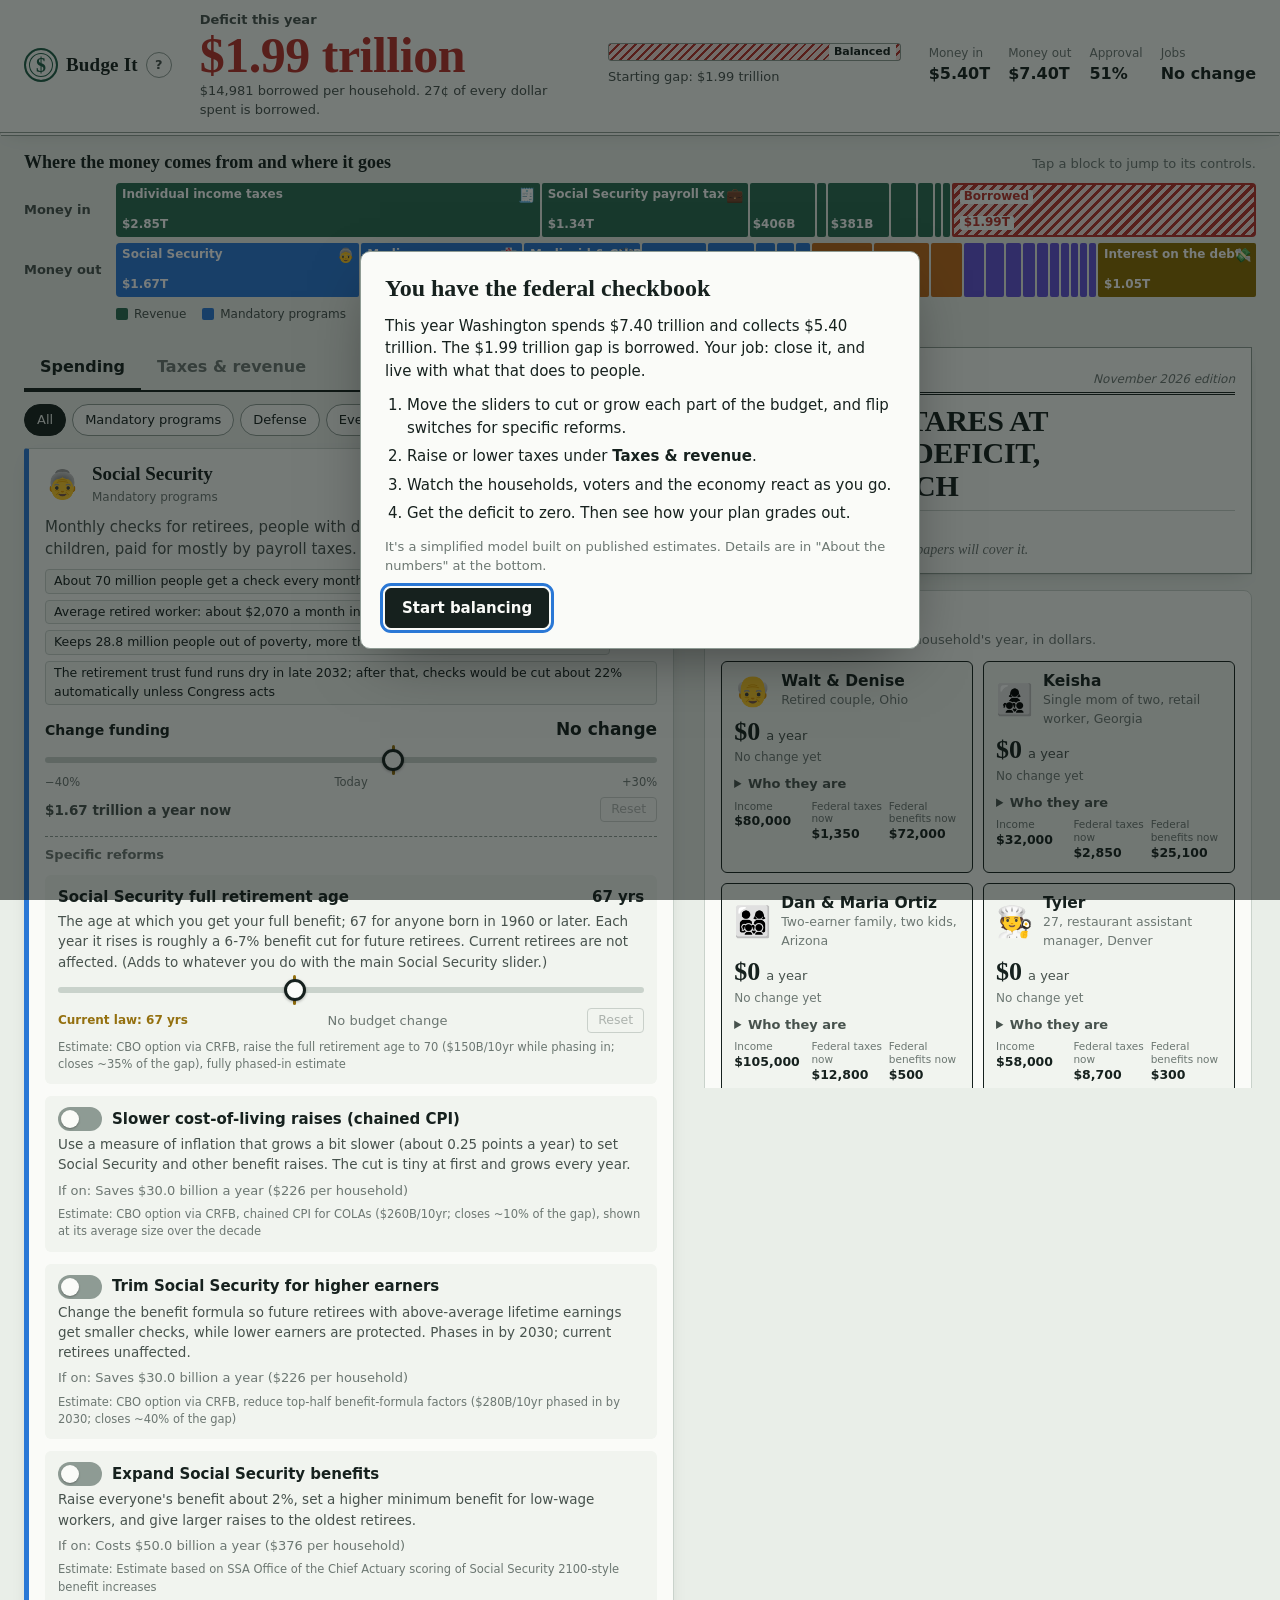
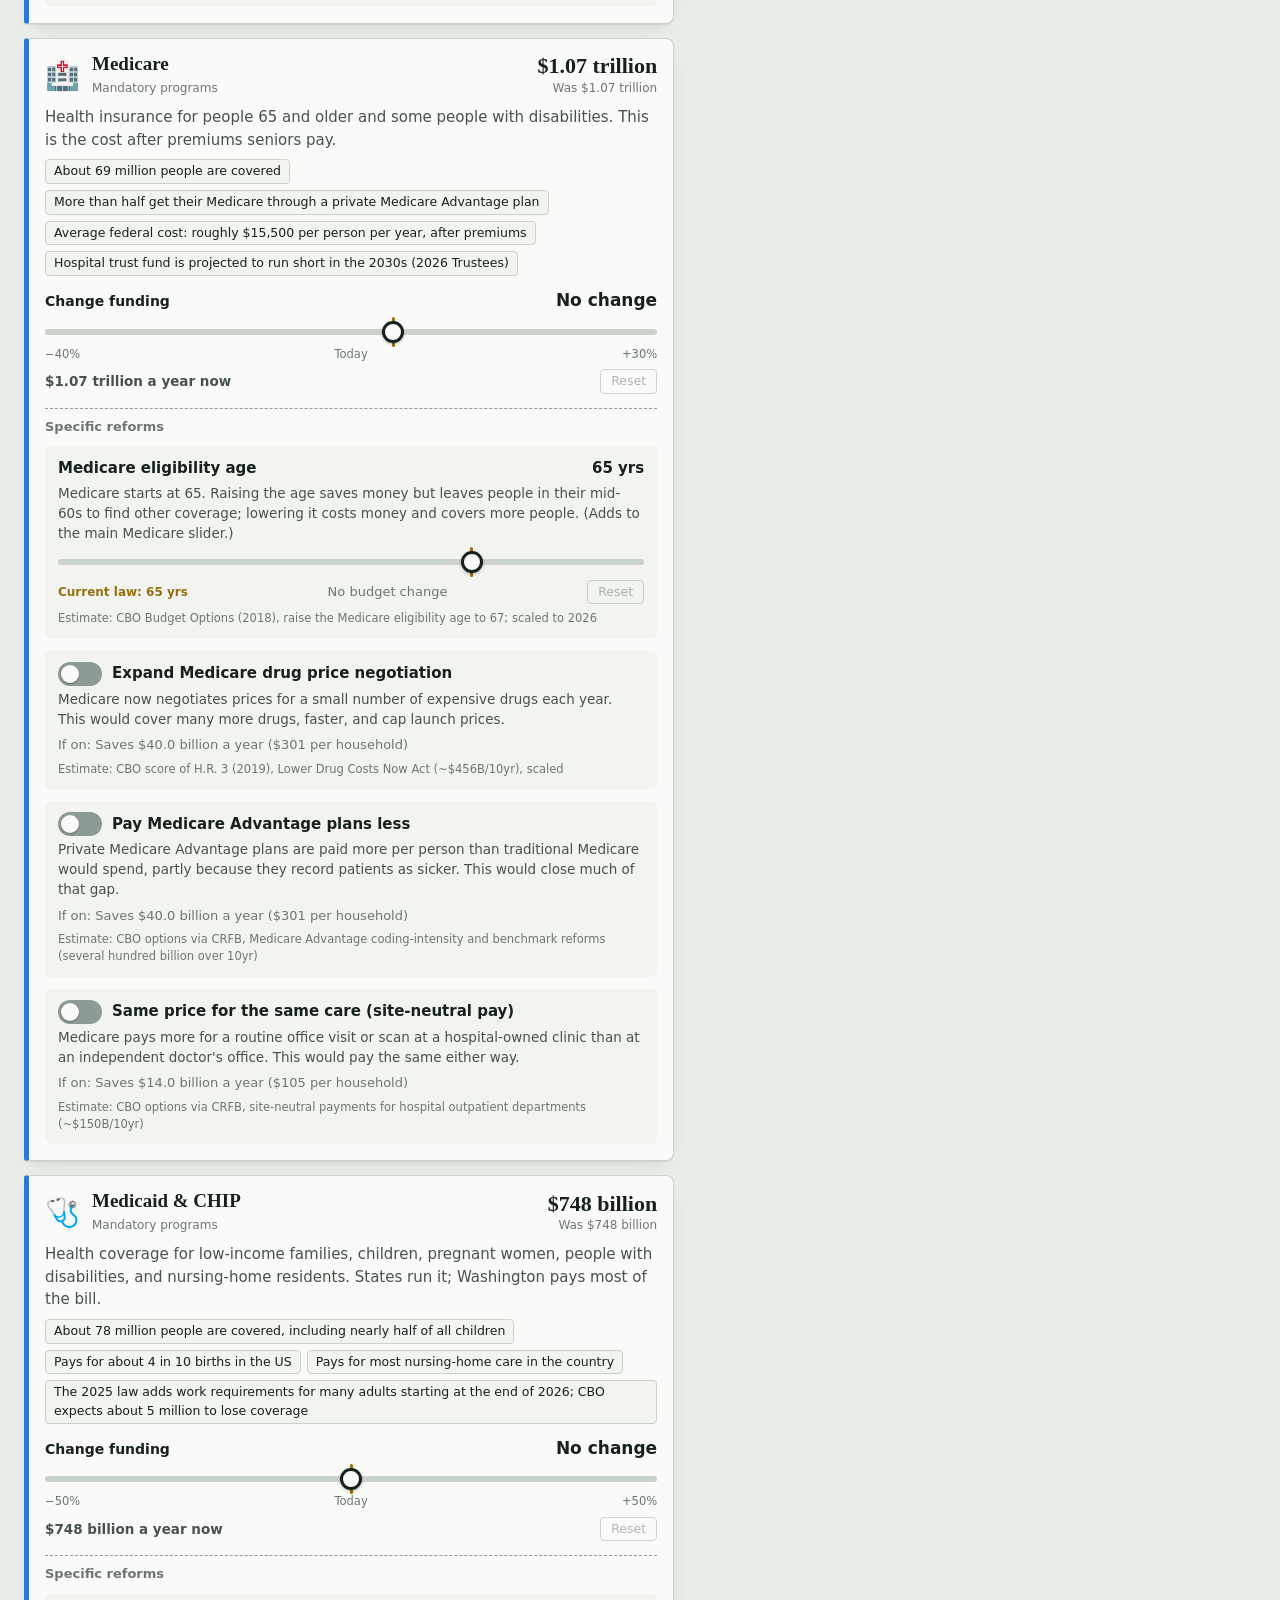
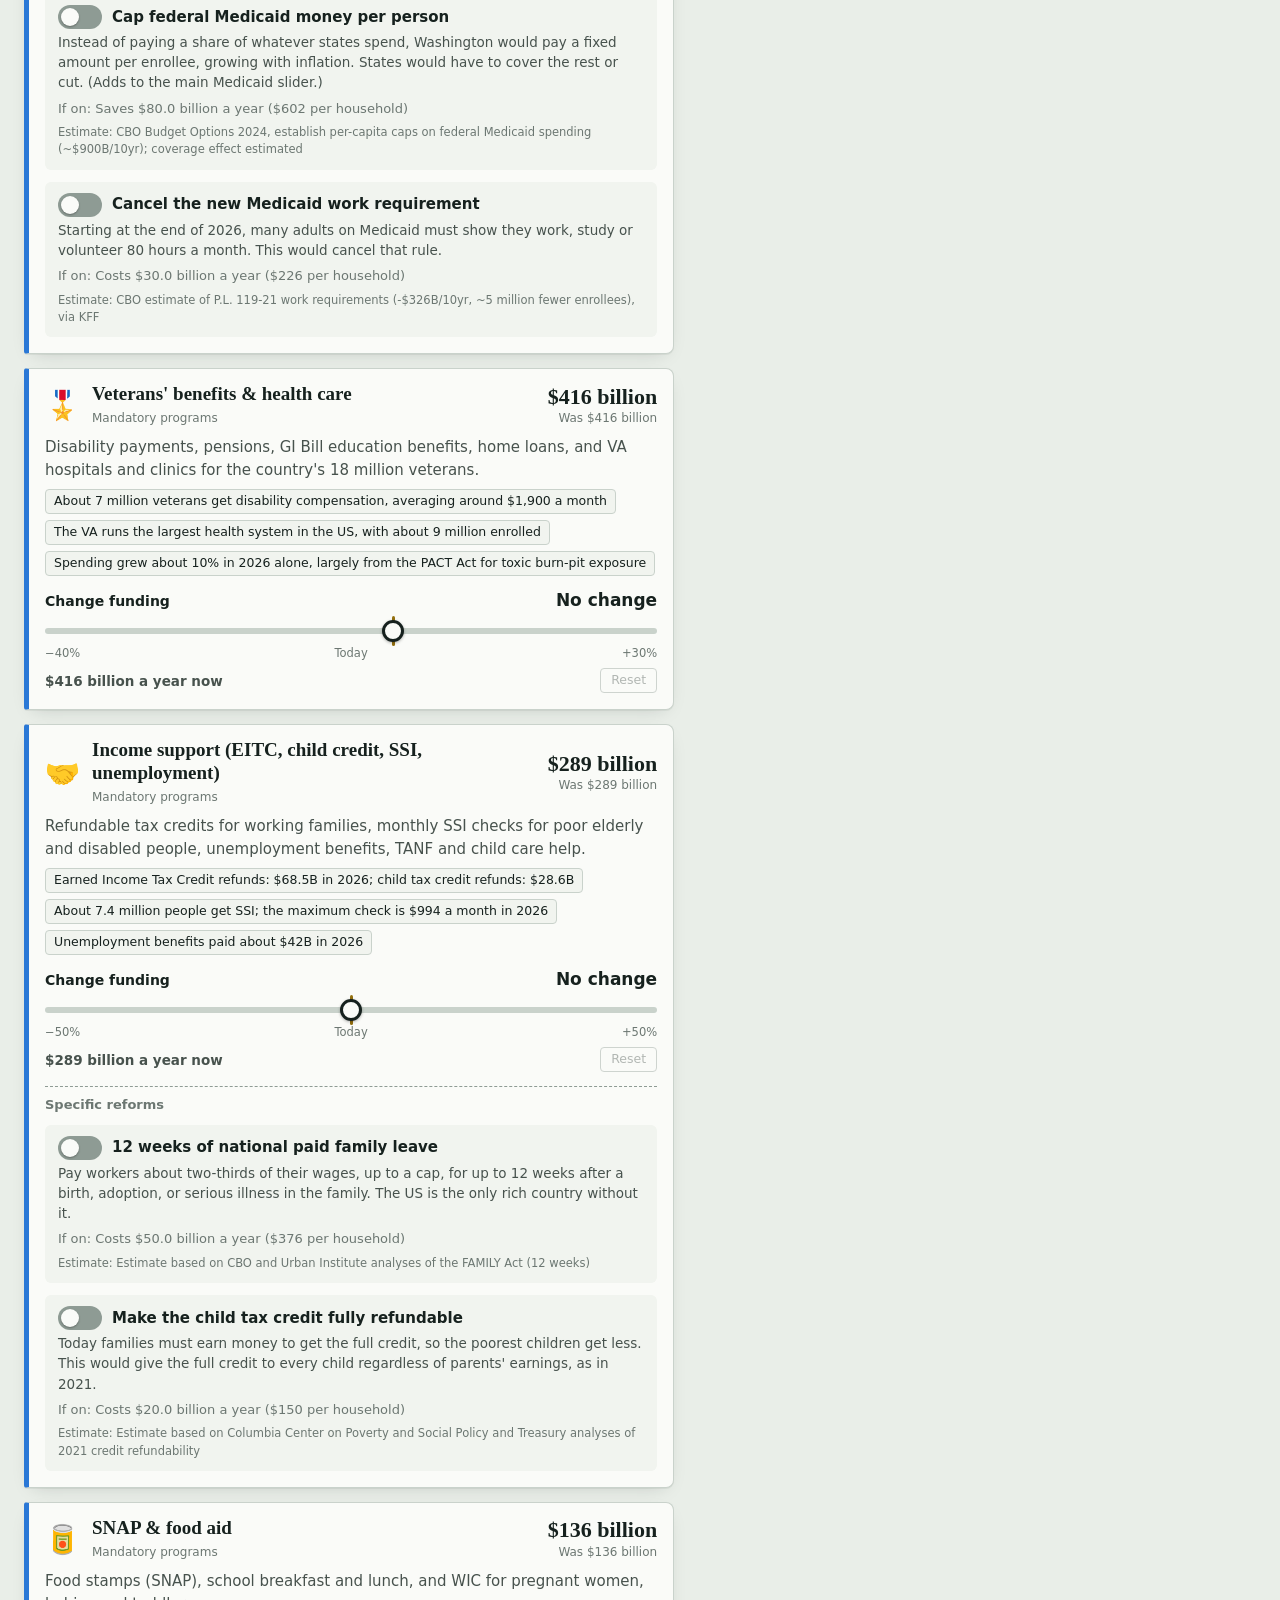
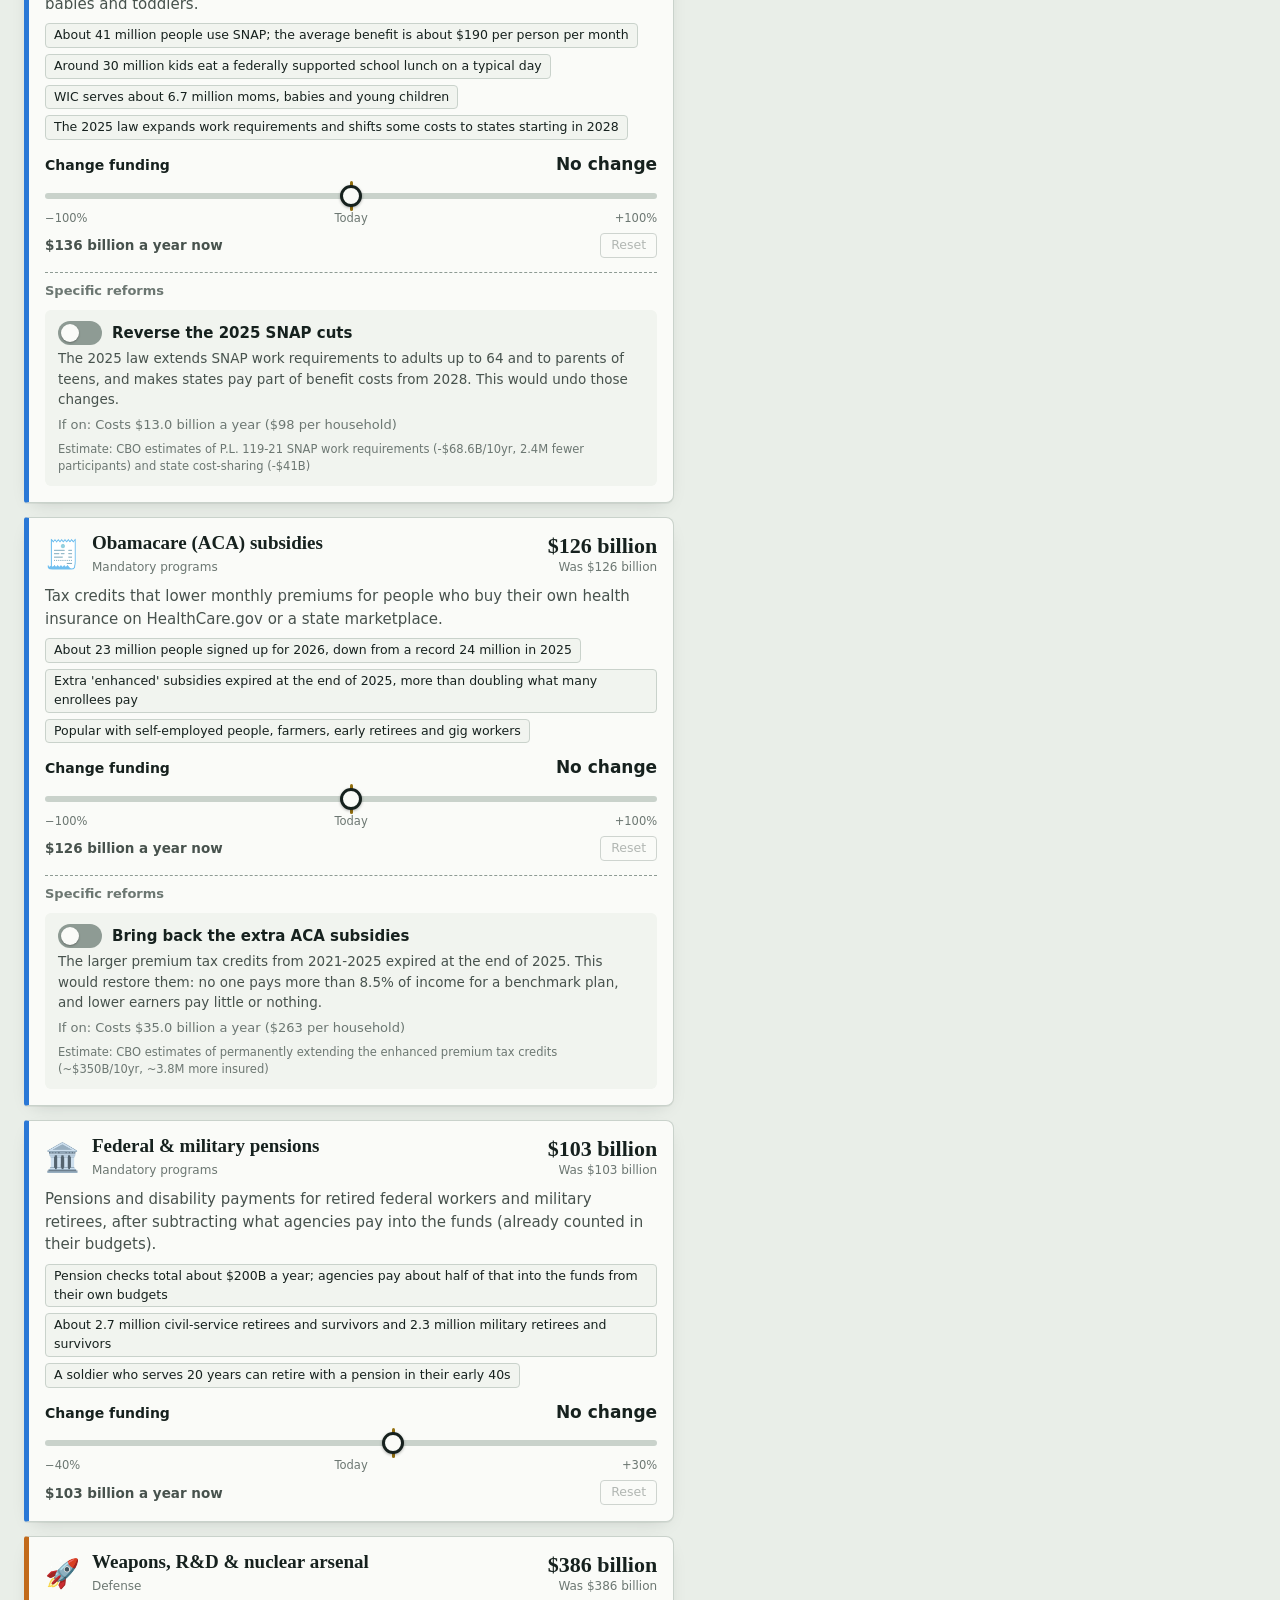
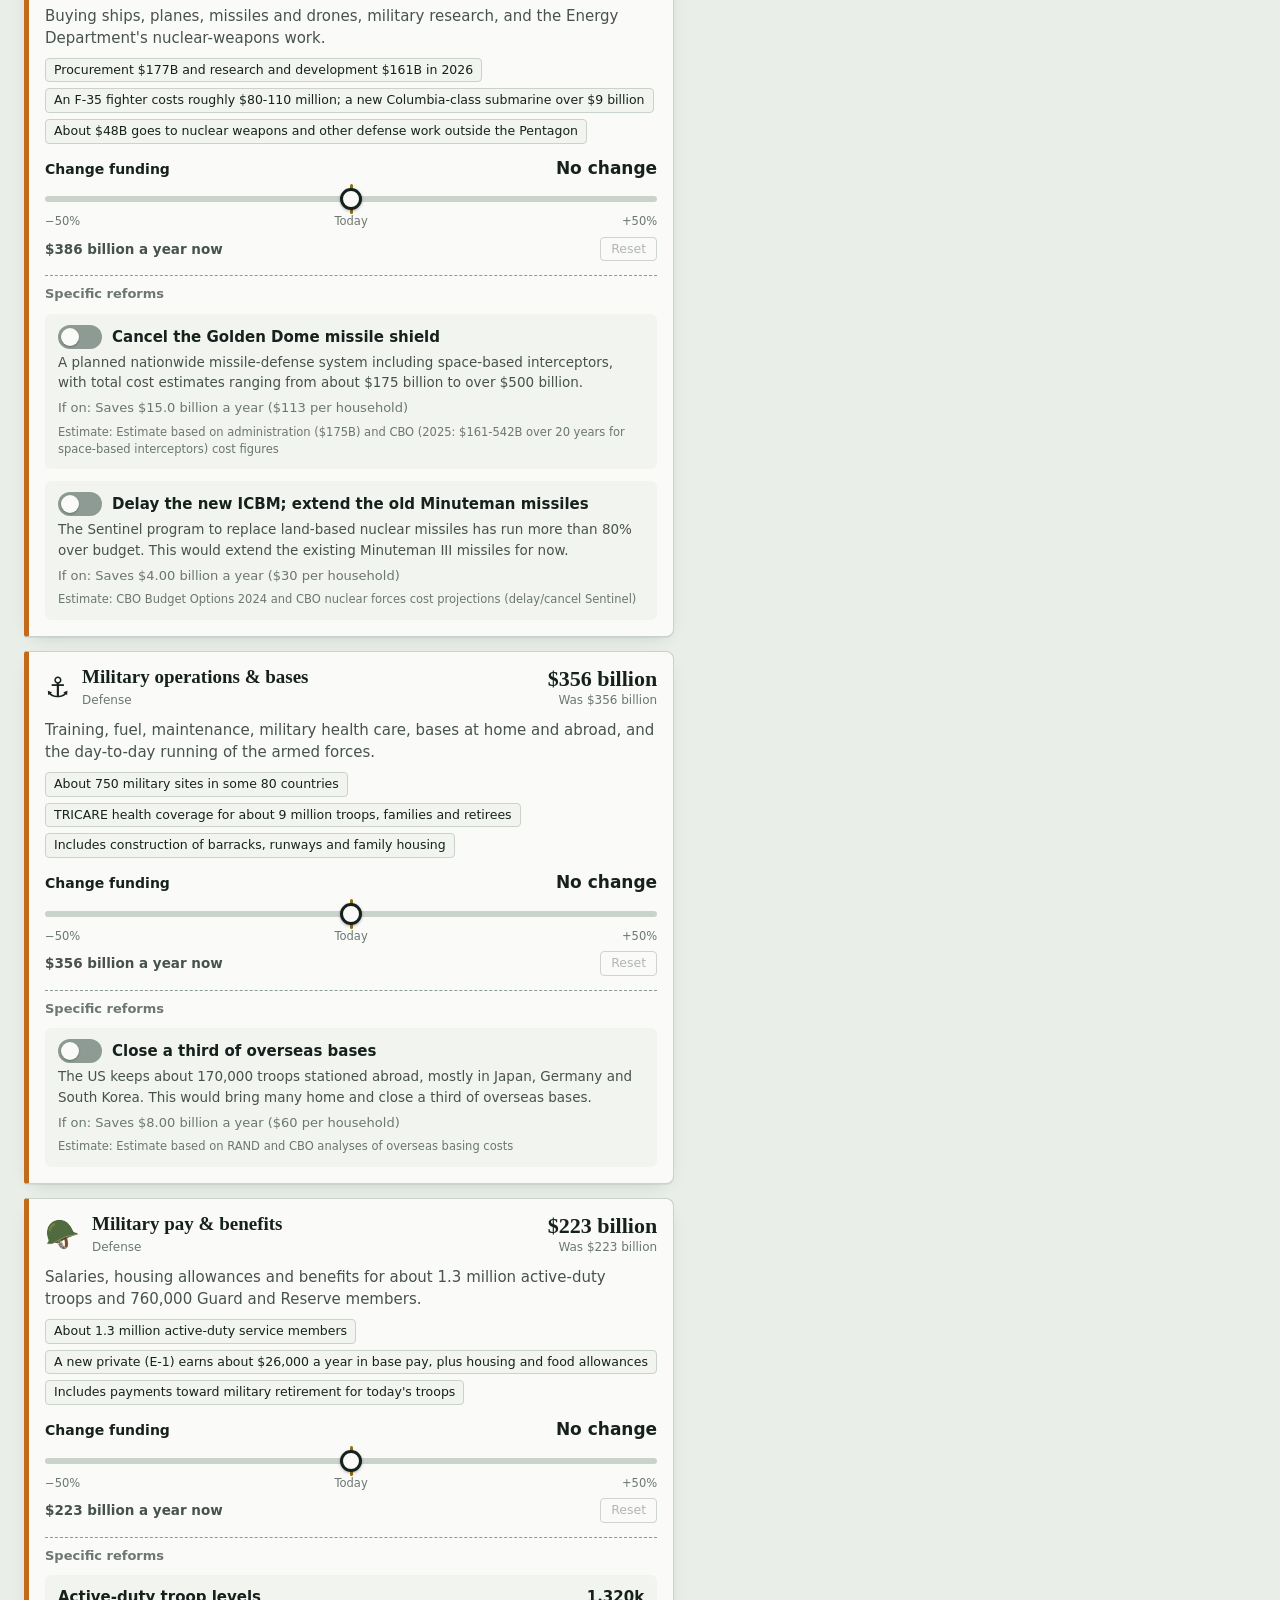
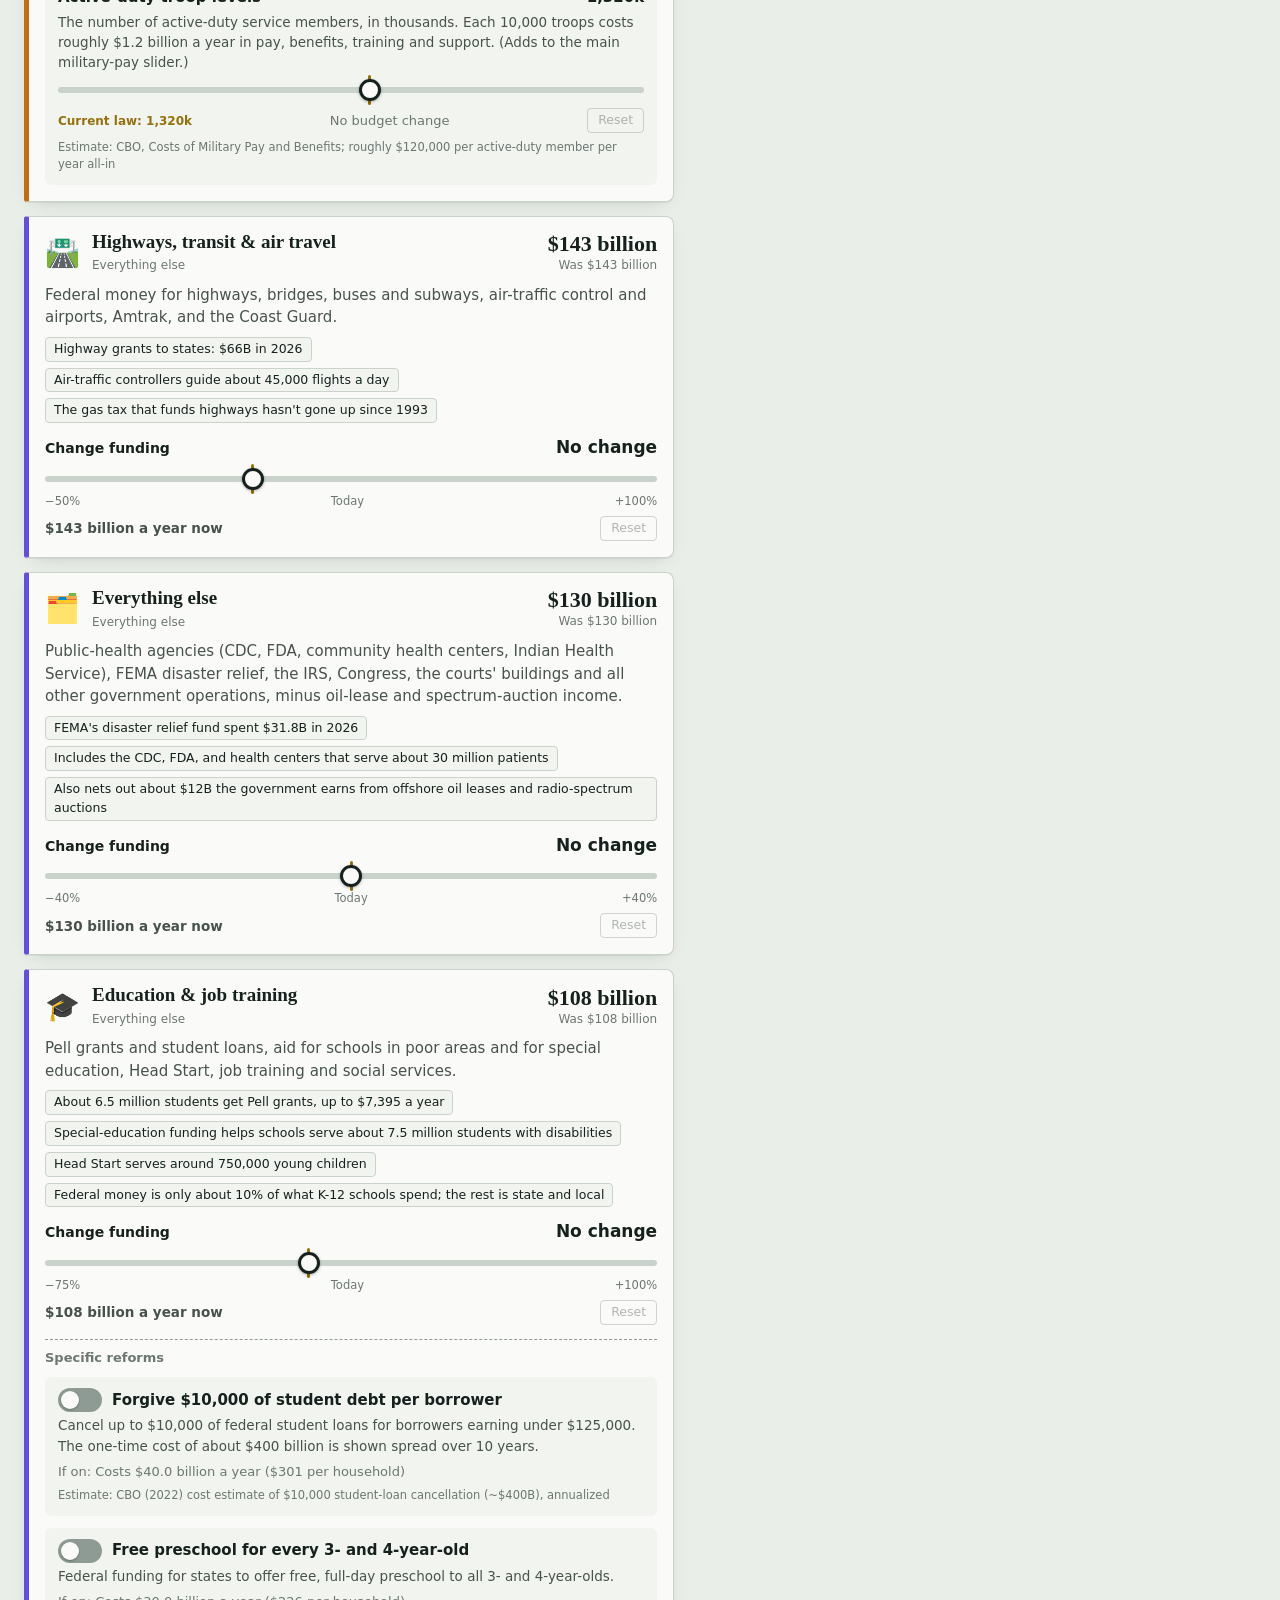
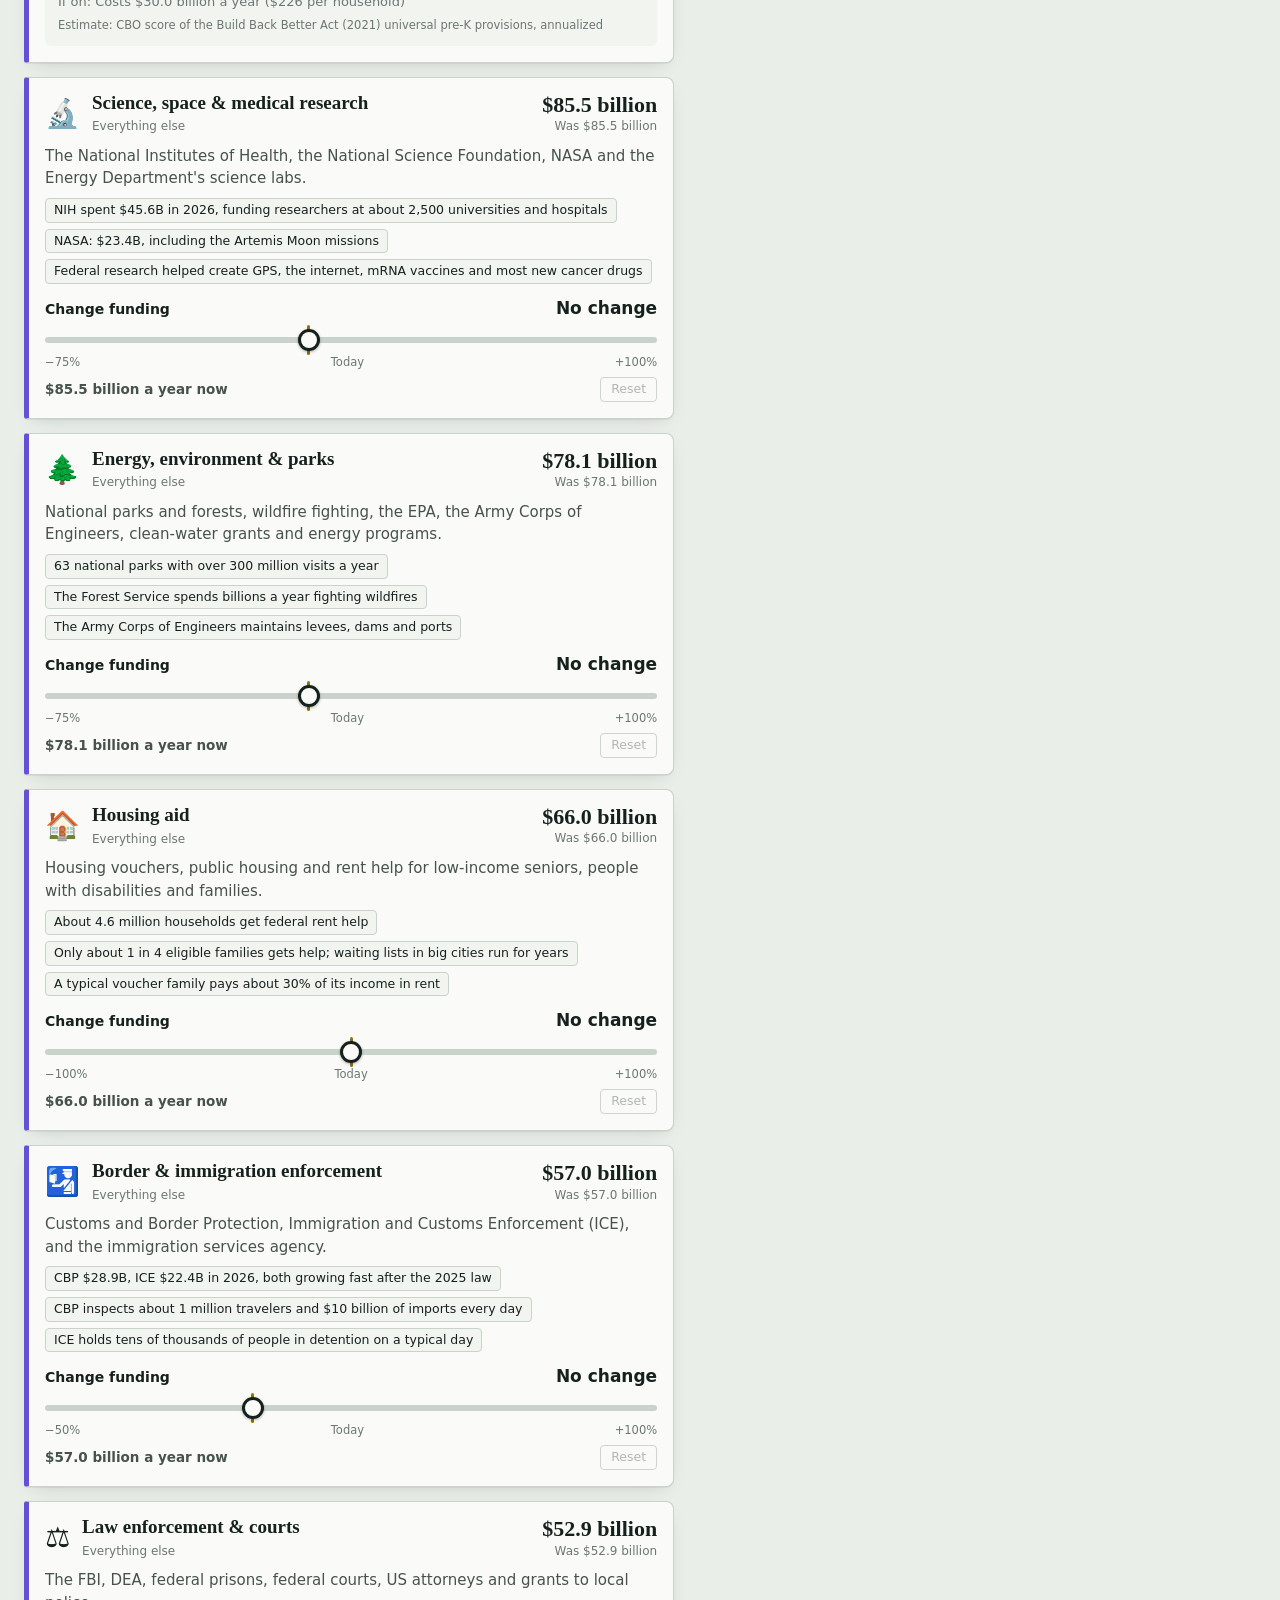
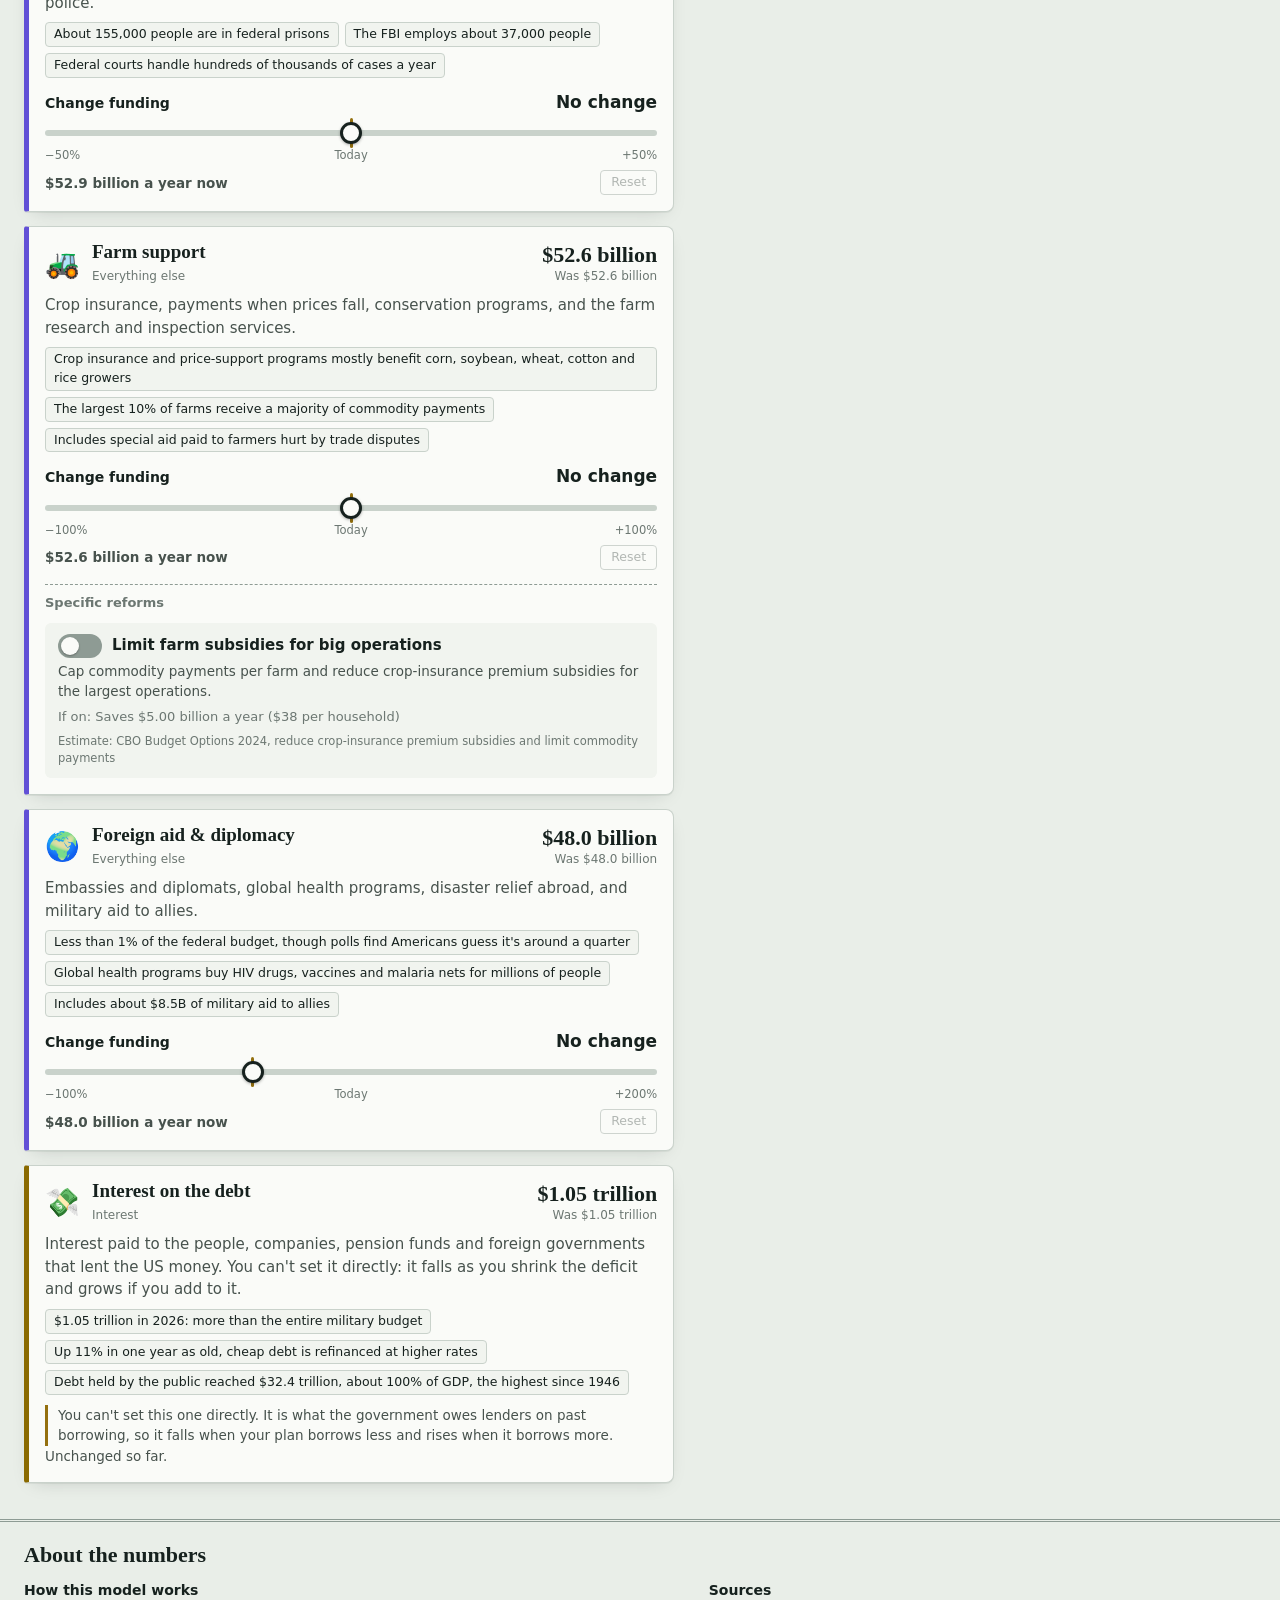
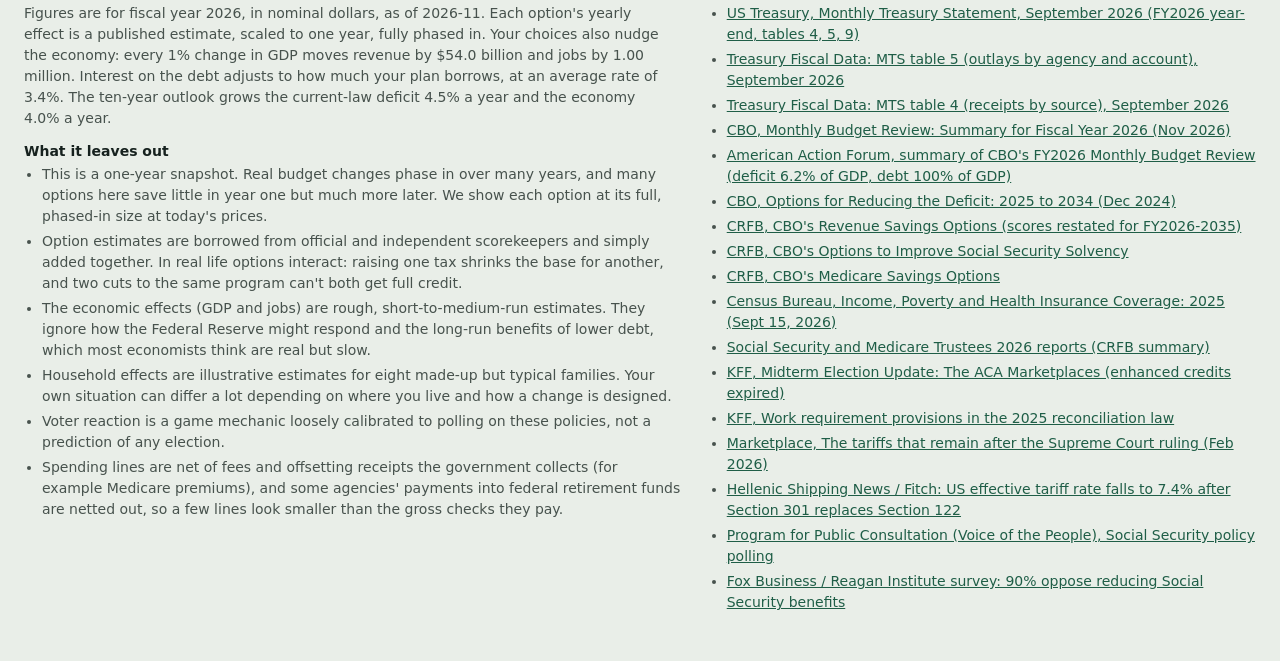
==== index.html @ d5cd3725 "Budge It: US federal budget balancing game Static browser game on FY2026 actuals: adjust 22 spending" ====
<!doctype html>
<html lang="en">
<head>
  <meta charset="utf-8">
  <meta name="viewport" content="width=device-width, initial-scale=1">
  <meta name="color-scheme" content="light dark">
  <meta name="description" content="Budge It: try to balance the US federal budget, and see who it touches.">
  <title>Budge It</title>
  <link rel="icon" href="data:image/svg+xml,%3Csvg xmlns='http://www.w3.org/2000/svg' viewBox='0 0 32 32'%3E%3Ccircle cx='16' cy='16' r='14' fill='%231f5e47'/%3E%3Ctext x='16' y='22' font-size='18' font-family='Georgia,serif' font-weight='700' text-anchor='middle' fill='%23fff'%3E$%3C/text%3E%3C/svg%3E">
  <link rel="stylesheet" href="css/style.css">
</head>
<body>
  <a class="skip-link" href="#controls">Skip to the budget controls</a>
  <noscript><p class="noscript">Budge It needs JavaScript turned on to run the budget model.</p></noscript>

  <div id="app" class="app" hidden>
    <header class="scoreboard" id="scoreboard" aria-label="Scoreboard">
      <div class="sb-inner">
        <div class="sb-brand">
          <span class="sb-logo" aria-hidden="true">$</span>
          <span class="sb-title">Budge It</span>
          <button type="button" class="sb-help" id="helpBtn" aria-label="How to play">?</button>
        </div>
        <div class="sb-hero">
          <span class="sb-hero-label" id="deficitLabel">Deficit this year</span>
          <output class="sb-hero-num" id="deficitValue" aria-live="polite">—</output>
          <span class="sb-hero-sub" id="deficitSub"></span>
        </div>
        <div class="sb-gauge">
          <div class="gauge" id="gauge" role="meter" aria-label="Progress toward a balanced budget" aria-valuemin="0" aria-valuemax="100" aria-valuenow="0">
            <div class="gauge-fill" id="gaugeFill"></div>
            <span class="gauge-goal" aria-hidden="true">Balanced</span>
          </div>
          <span class="gauge-text" id="gaugeText"></span>
        </div>
        <dl class="sb-stats">
          <div class="sb-stat"><dt>Money in</dt><dd id="statIn">—</dd></div>
          <div class="sb-stat"><dt>Money out</dt><dd id="statOut">—</dd></div>
          <div class="sb-stat"><dt>Approval</dt><dd id="statApproval">—</dd></div>
          <div class="sb-stat"><dt>Jobs</dt><dd id="statJobs">—</dd></div>
        </dl>
      </div>
    </header>

    <section class="flow" id="flow" aria-labelledby="flowTitle">
      <div class="flow-head">
        <h2 id="flowTitle">Where the money comes from and where it goes</h2>
        <p class="flow-hint">Tap a block to jump to its controls.</p>
      </div>
      <div class="flow-row">
        <span class="flow-label">Money in</span>
        <div class="flow-bar" id="flowIn"></div>
      </div>
      <div class="flow-row">
        <span class="flow-label">Money out</span>
        <div class="flow-bar" id="flowOut"></div>
      </div>
      <ul class="flow-legend" id="flowLegend"></ul>
    </section>

    <main class="layout" id="layout" data-view="controls">
      <section class="col col-controls" id="controls" aria-label="Budget controls">
        <div class="tabs" role="tablist" aria-label="Budget side">
          <button type="button" role="tab" id="tabSpending" aria-controls="panelSpending" aria-selected="true">Spending</button>
          <button type="button" role="tab" id="tabRevenue" aria-controls="panelRevenue" aria-selected="false" tabindex="-1">Taxes &amp; revenue</button>
        </div>
        <div role="tabpanel" id="panelSpending" aria-labelledby="tabSpending">
          <div class="chips" id="groupChips" role="group" aria-label="Filter spending by type"></div>
          <div class="cards" id="spendingCards"></div>
        </div>
        <div role="tabpanel" id="panelRevenue" aria-labelledby="tabRevenue" hidden>
          <div class="cards" id="revenueCards"></div>
        </div>
      </section>

      <section class="col col-effects" id="effects" aria-label="Consequences">
        <article class="paper" id="frontPage" aria-labelledby="mastName">
          <div class="paper-mast">
            <span class="paper-name" id="mastName">The Daily Ledger</span>
            <span class="paper-date" id="mastDate"></span>
          </div>
          <h2 class="paper-headline" id="headline" aria-live="polite"></h2>
          <div class="paper-stories">
            <h3 class="paper-kicker">What just happened</h3>
            <ul id="storyList"></ul>
          </div>
        </article>

        <section class="panel" aria-labelledby="kitchenTitle">
          <h2 class="panel-title" id="kitchenTitle">Around the kitchen table</h2>
          <p class="panel-sub">How your plan changes each household's year, in dollars.</p>
          <div class="personas" id="personas"></div>
        </section>

        <section class="panel" aria-labelledby="approvalTitle">
          <h2 class="panel-title" id="approvalTitle">What voters think</h2>
          <div class="approval-overall" id="approvalOverall"></div>
          <div class="blocs" id="blocs"></div>
        </section>

        <section class="panel" aria-labelledby="nationTitle">
          <h2 class="panel-title" id="nationTitle">The country</h2>
          <div class="metrics" id="metrics"></div>
        </section>

        <section class="panel" aria-labelledby="outlookTitle">
          <h2 class="panel-title" id="outlookTitle">Debt over the next ten years</h2>
          <p class="panel-sub">Debt held by the public, as a share of the economy.</p>
          <div class="chart" id="chart"></div>
        </section>

        <section class="panel" aria-labelledby="planTitle">
          <h2 class="panel-title" id="planTitle">Your plan</h2>
          <div class="plan-totals" id="planTotals"></div>
          <ol class="plan-list" id="planList"></ol>
          <div class="plan-actions">
            <button type="button" class="btn btn-primary" id="shareBtn">Copy share link</button>
            <button type="button" class="btn" id="resetAllBtn">Start over</button>
          </div>
          <div class="share-out" id="shareOut" hidden>
            <label for="shareUrl">Share link</label>
            <input type="text" id="shareUrl" readonly>
          </div>
        </section>

        <section class="panel" aria-labelledby="challengeTitle">
          <h2 class="panel-title" id="challengeTitle">Challenges</h2>
          <label class="challenge-pick" for="challengeSelect">Play with a rule</label>
          <select id="challengeSelect"></select>
          <div class="challenge-body" id="challengeBody"></div>
        </section>
      </section>
    </main>

    <footer class="about" id="about" aria-labelledby="aboutTitle">
      <h2 id="aboutTitle">About the numbers</h2>
      <div class="about-grid">
        <div>
          <h3>How this model works</h3>
          <p id="aboutModel"></p>
          <h3>What it leaves out</h3>
          <ul id="caveats"></ul>
        </div>
        <div>
          <h3>Sources</h3>
          <ul id="sources" class="sources"></ul>
        </div>
      </div>
    </footer>

    <nav class="mobile-nav" aria-label="Switch view">
      <button type="button" id="viewControls" aria-pressed="true">Choices</button>
      <button type="button" id="viewEffects" aria-pressed="false">Consequences <span class="mobile-nav-badge" id="mobileBadge"></span></button>
    </nav>

    <dialog class="modal" id="introDialog" aria-labelledby="introTitle">
      <form method="dialog" class="modal-body">
        <h2 id="introTitle">You have the federal checkbook</h2>
        <p id="introLead"></p>
        <ol class="intro-steps">
          <li>Move the sliders to cut or grow each part of the budget, and flip switches for specific reforms.</li>
          <li>Raise or lower taxes under <strong>Taxes &amp; revenue</strong>.</li>
          <li>Watch the households, voters and the economy react as you go.</li>
          <li>Get the deficit to zero. Then see how your plan grades out.</li>
        </ol>
        <p class="modal-note">It's a simplified model built on published estimates. Details are in "About the numbers" at the bottom.</p>
        <button class="btn btn-primary" value="ok">Start balancing</button>
      </form>
    </dialog>

    <dialog class="modal modal-win" id="winDialog" aria-labelledby="winTitle">
      <form method="dialog" class="modal-body">
        <p class="win-stamp" aria-hidden="true">Balanced</p>
        <h2 id="winTitle">You balanced the budget</h2>
        <p id="winLead"></p>
        <div class="report" id="report"></div>
        <div class="modal-actions">
          <button class="btn btn-primary" value="ok">Keep tinkering</button>
          <button type="button" class="btn" id="winShare">Copy share link</button>
        </div>
      </form>
    </dialog>
    <div class="confetti" id="confetti" aria-hidden="true"></div>
    <div class="toast" id="toast" role="status" aria-live="polite"></div>
  </div>

  <div id="errorPanel" class="error-panel" hidden></div>

  <script src="js/data.js"></script>
  <script src="js/model.js"></script>
  <script src="js/app.js"></script>
</body>
</html>
---- css/style.css ----
/* Budge It — "Treasury ledger" look: banknote-paper greens, red ink for borrowing,
   an engraved serif for money, a blackletter newspaper masthead. Hatching always
   means borrowed money. */

:root {
  --paper: #e9eee8;
  --surface: #fafbf8;
  --surface-2: #f1f4ef;
  --ink: #16211e;
  --ink-2: #47524d;
  --muted: #6c7772;
  --rule: #c9d2cb;
  --rule-strong: #8e9b94;
  --note: #1f5e47;        /* greenback: revenue, progress, good */
  --note-soft: #d6e6dc;
  --red: #b8322a;         /* red ink: borrowing, bad */
  --red-soft: #f3dcd8;
  --gold: #94700f;        /* seal gold: grades, current-law ticks */
  --good: #1a7a3e;
  --bad: #b8322a;
  --g-mandatory: #2a78d6;
  --g-defense: #c26a1a;
  --g-nondefense: #6250d6;
  --g-interest: #8a6a00;
  --g-rev: #2b6b52;
  --seg-text: #ffffff;
  --shadow: 0 1px 0 rgba(22, 33, 30, 0.06), 0 6px 18px -10px rgba(22, 33, 30, 0.25);
  --font-body: "Segoe UI Variable Text", "Segoe UI", system-ui, -apple-system, "Helvetica Neue", Arial, sans-serif;
  --font-money: "Bodoni MT", "Bodoni 72", Didot, "Big Caslon", "Libre Bodoni", Georgia, "Times New Roman", serif;
  --font-paper: "Old English Text MT", "UnifrakturMaguntia", "Goudy Text MT", "Times New Roman", serif;
  --font-head: "Georgia", "Charter", "Bitstream Charter", "Times New Roman", serif;
  --sb-h: 120px;
  --nav-h: 0px;
  color-scheme: light;
}

@media (prefers-color-scheme: dark) {
  :root:not([data-theme="light"]) {
    --paper: #0f1714;
    --surface: #17211d;
    --surface-2: #1d2924;
    --ink: #e8eee9;
    --ink-2: #b8c4bd;
    --muted: #8b9890;
    --rule: #2d3b35;
    --rule-strong: #4f6058;
    --note: #67bf98;
    --note-soft: #1e3a2f;
    --red: #f07264;
    --red-soft: #3d201d;
    --gold: #d6ae4f;
    --good: #5fc68a;
    --bad: #f07264;
    --g-mandatory: #4b93ea;
    --g-defense: #e08a3e;
    --g-nondefense: #9085e9;
    --g-interest: #c79b1c;
    --g-rev: #4f9c7d;
    --seg-text: #0c1411;
    --shadow: 0 1px 0 rgba(0, 0, 0, 0.3), 0 8px 22px -12px rgba(0, 0, 0, 0.7);
    color-scheme: dark;
  }
}
:root[data-theme="dark"] {
  --paper: #0f1714; --surface: #17211d; --surface-2: #1d2924; --ink: #e8eee9; --ink-2: #b8c4bd;
  --muted: #8b9890; --rule: #2d3b35; --rule-strong: #4f6058; --note: #67bf98; --note-soft: #1e3a2f;
  --red: #f07264; --red-soft: #3d201d; --gold: #d6ae4f; --good: #5fc68a; --bad: #f07264;
  --g-mandatory: #4b93ea; --g-defense: #e08a3e; --g-nondefense: #9085e9; --g-interest: #c79b1c; --g-rev: #4f9c7d; --seg-text: #0c1411;
  color-scheme: dark;
}

*, *::before, *::after { box-sizing: border-box; }
html { -webkit-text-size-adjust: 100%; scroll-padding-top: calc(var(--sb-h) + 12px); }
body {
  margin: 0;
  background: var(--paper);
  color: var(--ink);
  font: 15px/1.5 var(--font-body);
  font-variant-numeric: tabular-nums;
  overflow-x: hidden;
}
h1, h2, h3, h4 { margin: 0; line-height: 1.2; }
p { margin: 0; }
ul, ol { margin: 0; padding: 0; }
button, input, select { font: inherit; color: inherit; }
button { cursor: pointer; }
a { color: var(--note); }
:focus-visible { outline: 3px solid var(--g-mandatory); outline-offset: 2px; border-radius: 3px; }
[hidden] { display: none !important; }
.sr-only { position: absolute; width: 1px; height: 1px; overflow: hidden; clip: rect(0 0 0 0); white-space: nowrap; }
.skip-link { position: absolute; left: 8px; top: -60px; background: var(--ink); color: var(--paper); padding: 8px 12px; z-index: 100; border-radius: 4px; }
.skip-link:focus { top: 8px; }
.noscript { padding: 24px; }
[data-tone="good"] { --tone: var(--good); }
[data-tone="bad"] { --tone: var(--bad); }

/* ---------------------------------------------------------------- scoreboard */

.scoreboard {
  position: sticky; top: 0; z-index: 20;
  background: var(--surface);
  border-bottom: 1px solid var(--rule-strong);
  box-shadow: 0 3px 0 -1px var(--surface), 0 4px 0 -1px var(--rule-strong), var(--shadow);
}
.sb-inner {
  max-width: 1320px; margin: 0 auto; padding: 10px 24px 12px;
  display: grid; grid-template-columns: auto minmax(0, 1.3fr) minmax(0, 1fr) auto; gap: 8px 28px; align-items: center;
}
.sb-brand { display: flex; align-items: center; gap: 8px; }
.sb-logo {
  display: grid; place-items: center; width: 34px; height: 34px; border-radius: 50%;
  border: 2px solid var(--note); color: var(--note);
  font: 700 20px/1 var(--font-money);
  box-shadow: inset 0 0 0 3px var(--surface), inset 0 0 0 4px var(--note);
}
.sb-title { font: 700 19px/1 var(--font-money); letter-spacing: 0.01em; }
.sb-help {
  width: 26px; height: 26px; border-radius: 50%; border: 1px solid var(--rule-strong);
  background: transparent; color: var(--ink-2); font-weight: 700; font-size: 13px; padding: 0;
}
.sb-hero { display: grid; min-width: 0; }
.sb-hero-label { font-size: 13px; color: var(--ink-2); font-weight: 600; }
.sb-hero-num {
  font: 700 clamp(30px, 4.2vw, 50px)/1.02 var(--font-money);
  color: var(--red); letter-spacing: -0.01em; white-space: nowrap;
  font-variant-numeric: lining-nums tabular-nums;
}
.sb-hero-sub { font-size: 13px; color: var(--ink-2); }
.scoreboard.is-balanced .sb-hero-num { color: var(--note); }

.sb-gauge { display: grid; gap: 6px; min-width: 0; }
.gauge {
  position: relative; height: 18px; border-radius: 3px; overflow: hidden;
  background:
    repeating-linear-gradient(135deg, var(--red) 0 2px, transparent 2px 6px),
    var(--red-soft);
  border: 1px solid var(--rule-strong);
}
.gauge-fill {
  position: absolute; inset: 0; background: var(--note); transform-origin: left; transform: scaleX(0);
  transition: transform 0.35s cubic-bezier(.2,.8,.2,1);
}
.gauge.is-worse { outline: 2px solid var(--red); outline-offset: 1px; }
.gauge-goal {
  position: absolute; right: 4px; top: 50%; transform: translateY(-50%);
  font-size: 11px; font-weight: 700; color: var(--ink); background: var(--surface); padding: 0 5px; border-radius: 2px;
}
.gauge-text { font-size: 13px; color: var(--ink-2); }

.sb-stats { display: grid; grid-template-columns: repeat(4, auto); gap: 4px 18px; margin: 0; }
.sb-stat dt { font-size: 12px; color: var(--muted); }
.sb-stat { min-width: 0; }
.sb-stat dd { margin: 0; font-weight: 700; font-size: 16px; white-space: nowrap; }
.sb-stat dd[data-trend="up"]::after { content: " \25B2"; font-size: 10px; color: var(--good); }
.sb-stat dd[data-trend="down"]::after { content: " \25BC"; font-size: 10px; color: var(--bad); }
#statJobs[data-trend="down"] { color: var(--bad); }

/* ---------------------------------------------------------------- money flow */

.flow { max-width: 1320px; margin: 18px auto 0; padding: 0 24px; }
.flow-head { display: flex; flex-wrap: wrap; align-items: baseline; justify-content: space-between; gap: 4px 16px; margin-bottom: 10px; }
.flow-head h2 { font: 700 18px/1.25 var(--font-head); }
.flow-hint { font-size: 13px; color: var(--muted); }
.flow-row { display: grid; grid-template-columns: 82px minmax(0, 1fr); align-items: center; gap: 10px; margin-bottom: 6px; }
.flow-label { font-size: 13px; font-weight: 600; color: var(--ink-2); }
.flow-bar { display: flex; gap: 2px; height: 54px; min-width: 0; overflow: hidden; }
.seg {
  --seg: var(--g-rev);
  position: relative; flex: 0 1 0; min-width: 0; height: 100%;
  border: 0; border-radius: 2px; padding: 5px 6px; overflow: hidden;
  background: var(--seg); color: var(--seg-text); text-align: left;
  display: flex; flex-direction: column; justify-content: space-between;
  transition: flex-grow 0.35s cubic-bezier(.2,.8,.2,1), filter 0.15s;
  font-size: 12px; line-height: 1.15;
}
.seg:first-child { border-radius: 4px 2px 2px 4px; }
.seg:last-child { border-radius: 2px 4px 4px 2px; }
button.seg:hover { filter: brightness(1.12); }
.seg-icon { position: absolute; right: 5px; top: 4px; font-size: 14px; }
.seg-name { font-weight: 600; white-space: nowrap; overflow: hidden; text-overflow: ellipsis; padding-right: 18px; }
.seg-amt { font-weight: 700; white-space: nowrap; }
.seg.is-narrow .seg-name, .seg.is-narrow .seg-icon { display: none; }
.seg.is-narrow { padding: 5px 3px; justify-content: flex-end; }
.seg.is-tiny .seg-amt { display: none; }
.seg.is-tiny { padding: 0; }
.seg-borrow.is-tiny, .seg-surplus.is-tiny { border-width: 1px; }
.seg-rev { background: var(--g-rev); }
.seg-borrow {
  background: repeating-linear-gradient(135deg, var(--red) 0 3px, var(--red-soft) 3px 7px);
  color: var(--ink); border: 2px solid var(--red);
}
.seg-borrow .seg-name, .seg-borrow .seg-amt { background: var(--surface); padding: 0 4px; border-radius: 2px; align-self: flex-start; color: var(--red); }
.seg-surplus {
  background: repeating-linear-gradient(45deg, var(--note) 0 3px, var(--note-soft) 3px 7px);
  border: 2px solid var(--note); color: var(--ink);
}
.seg-surplus .seg-name, .seg-surplus .seg-amt { background: var(--surface); padding: 0 4px; border-radius: 2px; align-self: flex-start; color: var(--note); }
.flow-legend { list-style: none; display: flex; flex-wrap: wrap; gap: 4px 16px; margin: 8px 0 0 92px; font-size: 12px; color: var(--ink-2); }
.flow-legend li { display: flex; align-items: center; gap: 6px; }
.sw { width: 12px; height: 12px; border-radius: 2px; display: inline-block; }
.sw-rev { background: var(--g-rev); }
.sw-borrow { background: repeating-linear-gradient(135deg, var(--red) 0 2px, var(--red-soft) 2px 4px); border: 1px solid var(--red); }

/* ---------------------------------------------------------------- layout */

.layout {
  max-width: 1320px; margin: 22px auto 0; padding: 0 24px;
  display: grid; grid-template-columns: minmax(0, 1.08fr) minmax(0, 0.92fr); gap: 28px; align-items: start;
}
.col { min-width: 0; }
.col-effects {
  position: sticky; top: calc(var(--sb-h) + 12px);
  max-height: calc(100vh - var(--sb-h) - 24px); overflow-y: auto; overscroll-behavior: contain;
  display: grid; gap: 16px; padding: 2px 4px 24px 2px;
  scrollbar-width: thin;
}

.tabs { display: flex; gap: 0; border-bottom: 2px solid var(--ink); margin-bottom: 12px; }
.tabs [role="tab"] {
  border: 0; background: transparent; padding: 10px 16px 9px; font-weight: 700; font-size: 16px; color: var(--muted);
  border-bottom: 4px solid transparent; margin-bottom: -2px;
}
.tabs [role="tab"][aria-selected="true"] { color: var(--ink); border-bottom-color: var(--ink); }
.chips { display: flex; flex-wrap: wrap; gap: 6px; margin-bottom: 12px; }
.chip {
  border: 1px solid var(--rule-strong); background: var(--surface); padding: 5px 12px; border-radius: 999px; font-size: 13px;
}
.chip[aria-pressed="true"] { background: var(--ink); color: var(--paper); border-color: var(--ink); }

/* ---------------------------------------------------------------- cards */

.cards { display: grid; gap: 14px; }
.card {
  --seg: var(--g-rev);
  background: var(--surface); border: 1px solid var(--rule); border-left: 5px solid var(--seg);
  border-radius: 3px 8px 8px 3px; padding: 14px 16px 16px; box-shadow: var(--shadow);
  scroll-margin-top: calc(var(--sb-h) + 16px);
}
.card.is-changed { border-color: var(--rule-strong); border-left-color: var(--seg); }
.card.flash { animation: flash 1.2s ease-out; }
@keyframes flash { 0% { box-shadow: 0 0 0 4px var(--gold); } 100% { box-shadow: var(--shadow); } }
.card-head { display: grid; grid-template-columns: auto minmax(0, 1fr) auto; gap: 12px; align-items: center; }
.card-icon { font-size: 28px; line-height: 1; }
.card-name { font: 700 19px/1.2 var(--font-head); }
.card-group { font-size: 12px; color: var(--muted); }
.card-money { text-align: right; display: grid; }
.card-now { font: 700 22px/1.1 var(--font-money); white-space: nowrap; font-variant-numeric: lining-nums tabular-nums; }
.card-delta { font-size: 12px; color: var(--muted); white-space: nowrap; }
.card-delta[data-tone="good"], .card-delta[data-tone="bad"] { color: var(--tone); font-weight: 600; }
.card-blurb { margin-top: 8px; color: var(--ink-2); max-width: 68ch; }
.facts { list-style: none; margin-top: 8px; display: flex; flex-wrap: wrap; gap: 6px; }
.facts li { font-size: 12.5px; background: var(--surface-2); border: 1px solid var(--rule); border-radius: 4px; padding: 2px 8px; }
.locked-note { margin-top: 10px; font-size: 13.5px; color: var(--ink-2); border-left: 3px solid var(--gold); padding-left: 10px; }

.main-control { margin-top: 12px; }
.main-head, .lever-head { display: flex; justify-content: space-between; align-items: baseline; gap: 12px; }
.main-head label { font-weight: 600; font-size: 14px; }
.main-value { font-weight: 700; font-size: 17px; }
.range-ends { display: flex; justify-content: space-between; font-size: 11.5px; color: var(--muted); margin-top: 2px; }
.main-foot, .lever-foot { display: flex; flex-wrap: wrap; justify-content: space-between; align-items: center; gap: 4px 12px; margin-top: 6px; }
.main-effect { font-size: 13.5px; color: var(--ink-2); }
.main-effect[data-tone], .lever-yield[data-tone="good"], .lever-yield[data-tone="bad"] { color: var(--tone, var(--ink-2)); font-weight: 600; }
.mini-reset {
  border: 1px solid var(--rule-strong); background: transparent; border-radius: 4px; padding: 2px 10px; font-size: 12.5px; color: var(--ink-2);
}
.mini-reset:disabled { opacity: 0.4; cursor: default; }

.story {
  margin-top: 10px; padding: 8px 12px; font: italic 14.5px/1.45 var(--font-head);
  background: var(--surface-2); border-radius: 4px; border-left: 3px solid var(--ink-2);
}
.levers { margin-top: 14px; border-top: 1px dashed var(--rule-strong); padding-top: 10px; display: grid; gap: 12px; }
.levers-title { font-size: 13px; color: var(--muted); font-weight: 600; }
.lever { padding: 10px 12px; border-radius: 6px; background: var(--surface-2); border: 1px solid transparent; }
.lever.is-changed { border-color: var(--rule-strong); background: var(--surface); }
.lever-name { font-weight: 600; }
.lever-value { font-weight: 700; white-space: nowrap; }
.lever-blurb { font-size: 13.5px; color: var(--ink-2); margin-top: 3px; max-width: 68ch; }
.lever-yield { font-size: 13px; color: var(--muted); }
.law-label { font-size: 12px; color: var(--gold); font-weight: 600; }
.source { font-size: 11.5px; color: var(--muted); margin-top: 6px; }
.lever .story { font-size: 13.5px; }

/* range */
.range-wrap { position: relative; margin-top: 6px; }
.law-tick {
  position: absolute; top: -3px; width: 3px; height: 30px; margin-left: -1.5px; background: var(--gold); border-radius: 2px; pointer-events: none;
  left: calc(11px + var(--p) * (100% - 22px));
}
input[type="range"] {
  -webkit-appearance: none; appearance: none; width: 100%; height: 24px; background: transparent; margin: 0; display: block; position: relative; z-index: 1;
}
input[type="range"]::-webkit-slider-runnable-track { height: 6px; border-radius: 3px; background: var(--rule); }
input[type="range"]::-moz-range-track { height: 6px; border-radius: 3px; background: var(--rule); }
input[type="range"]::-webkit-slider-thumb {
  -webkit-appearance: none; width: 22px; height: 22px; border-radius: 50%; margin-top: -8px;
  background: var(--surface); border: 3px solid var(--ink); box-shadow: 0 1px 3px rgba(0,0,0,.3);
}
input[type="range"]::-moz-range-thumb { width: 16px; height: 16px; border-radius: 50%; background: var(--surface); border: 3px solid var(--ink); }
input[type="range"]:focus-visible { outline: none; }
input[type="range"]:focus-visible::-webkit-slider-thumb { box-shadow: 0 0 0 4px var(--g-mandatory); }
input[type="range"]:focus-visible::-moz-range-thumb { box-shadow: 0 0 0 4px var(--g-mandatory); }

/* switch */
.switch { display: inline-flex; align-items: center; gap: 10px; cursor: pointer; position: relative; }
.switch-input { position: absolute; opacity: 0; width: 44px; height: 24px; margin: 0; cursor: pointer; }
.switch-track {
  flex: none; width: 44px; height: 24px; border-radius: 12px; background: var(--rule-strong); position: relative; transition: background 0.2s;
}
.switch-track::after {
  content: ""; position: absolute; left: 3px; top: 3px; width: 18px; height: 18px; border-radius: 50%; background: var(--surface);
  transition: transform 0.2s; box-shadow: 0 1px 2px rgba(0,0,0,.3);
}
.switch-input:checked + .switch-track { background: var(--note); }
.switch-input:checked + .switch-track::after { transform: translateX(20px); }
.switch-input:focus-visible + .switch-track { outline: 3px solid var(--g-mandatory); outline-offset: 2px; }

/* ---------------------------------------------------------------- front page */

.paper {
  background: var(--surface); border: 1px solid var(--rule-strong); padding: 12px 16px 14px;
  box-shadow: var(--shadow);
}
.paper-mast {
  display: flex; flex-wrap: wrap; justify-content: space-between; align-items: baseline; gap: 2px 12px;
  border-bottom: 3px double var(--ink); padding-bottom: 4px;
}
.paper-name { font: 400 28px/1 var(--font-paper); }
.paper-date { font-size: 12px; color: var(--muted); font-style: italic; }
.paper-headline {
  font: 800 clamp(22px, 2.6vw, 30px)/1.08 var(--font-head); margin: 10px 0 8px; letter-spacing: -0.01em;
  text-wrap: balance;
}
.paper-headline.stamp { animation: stamp 0.45s cubic-bezier(.2,.9,.3,1.3); }
@keyframes stamp { 0% { opacity: 0; transform: scale(1.06); } 100% { opacity: 1; transform: none; } }
.paper-kicker { font-size: 12px; font-weight: 700; color: var(--ink-2); border-top: 1px solid var(--rule); padding-top: 8px; margin-bottom: 6px; }
.paper-stories ul { list-style: none; display: grid; gap: 8px; }
.paper-stories li { display: grid; grid-template-columns: 22px minmax(0, 1fr); gap: 8px; font: 14px/1.4 var(--font-head); }
.paper-stories li.story-empty { display: block; color: var(--muted); font-style: italic; }
.story-icon { font-size: 16px; }

/* ---------------------------------------------------------------- panels */

.panel { background: var(--surface); border: 1px solid var(--rule); border-radius: 8px; padding: 14px 16px 16px; }
.panel-title { font: 700 18px/1.25 var(--font-head); }
.panel-sub { font-size: 13px; color: var(--muted); margin-top: 2px; }

.personas { display: grid; grid-template-columns: repeat(auto-fill, minmax(230px, 1fr)); gap: 10px; margin-top: 12px; }
.persona { border: 1px solid var(--rule); border-radius: 6px; padding: 10px 12px; background: var(--surface-2); transition: border-color 0.2s; }
.persona[data-tone] { border-color: var(--tone); }
.persona-top { display: flex; gap: 10px; align-items: center; }
.persona-icon { font-size: 30px; line-height: 1; }
.persona-name { font-size: 15.5px; font-weight: 700; }
.persona-tag { font-size: 12.5px; color: var(--muted); }
.persona-change { display: flex; flex-wrap: wrap; align-items: baseline; gap: 2px 6px; margin-top: 8px; }
.persona-delta { font: 700 26px/1.1 var(--font-money); font-variant-numeric: lining-nums tabular-nums; }
.persona[data-tone] .persona-delta { color: var(--tone); }
.persona-unit { font-size: 13px; color: var(--ink-2); }
.persona-pct { font-size: 12px; color: var(--muted); width: 100%; }
.persona-detail { font-size: 12.5px; color: var(--ink-2); margin-top: 6px; }
.persona-facts { display: grid; grid-template-columns: repeat(3, minmax(0, 1fr)); gap: 6px; margin: 8px 0 0; }
.persona-facts dt { font-size: 10.5px; color: var(--muted); line-height: 1.2; }
.persona-facts dd { margin: 0; font-size: 12.5px; font-weight: 600; }
.persona-why, .persona-about { margin-top: 8px; font-size: 13px; }
.persona-why summary, .persona-about summary { cursor: pointer; color: var(--ink-2); font-weight: 600; }
.persona-about + .persona-facts { margin-top: 6px; }
.breakdown { list-style: none; margin-top: 4px; display: grid; gap: 2px; }
.breakdown li { display: flex; justify-content: space-between; gap: 10px; }
.breakdown .num { font-weight: 600; color: var(--tone); white-space: nowrap; }

.approval-overall { margin-top: 10px; }
.ap-head, .bloc-head { display: flex; justify-content: space-between; align-items: baseline; gap: 8px; }
.ap-label { font-weight: 600; }
.ap-num { font: 700 26px/1 var(--font-money); }
.ap-meter, .bloc-bar { position: relative; height: 12px; border-radius: 2px; background: var(--rule); overflow: hidden; margin-top: 4px; }
.ap-meter { height: 16px; }
.ap-fill, .bloc-fill { position: absolute; inset: 0; transform-origin: left; background: var(--ink-2); transition: transform 0.35s; }
.ap-fill { background: var(--ink); }
.ap-tick, .bloc-tick { position: absolute; top: 0; bottom: 0; width: 2px; background: var(--gold); margin-left: -1px; }
.ap-note { font-size: 12.5px; color: var(--muted); }
.blocs { display: grid; gap: 10px; margin-top: 14px; }
.bloc-name { font-size: 14px; }
.bloc-num { font-weight: 700; }
.bloc[data-tone] .bloc-fill { background: var(--tone); }
.bloc[data-tone] .bloc-num { color: var(--tone); }
.bloc-why { font-size: 12px; color: var(--muted); min-height: 1em; margin-top: 2px; }

.metrics { display: grid; grid-template-columns: repeat(auto-fill, minmax(150px, 1fr)); gap: 8px; margin-top: 12px; }
.metric { border: 1px solid var(--rule); border-top: 3px solid var(--rule-strong); border-radius: 4px; padding: 8px 10px; display: grid; gap: 2px; align-content: start; background: var(--surface-2); }
.metric[data-tone] { border-top-color: var(--tone); }
.metric-icon { font-size: 18px; }
.metric-name { font-size: 12.5px; color: var(--ink-2); line-height: 1.25; }
.metric-val { font-weight: 700; font-size: 17px; }
.metric-delta { font-size: 12.5px; color: var(--muted); }
.metric[data-tone] .metric-delta { color: var(--tone); font-weight: 600; }

/* chart */
.chart { margin-top: 8px; }
.chart-legend { list-style: none; display: flex; gap: 16px; font-size: 12.5px; color: var(--ink-2); }
.chart-legend li { display: flex; align-items: center; gap: 6px; }
.lg { width: 18px; height: 0; border-top: 2px dashed var(--muted); display: inline-block; }
.lg-plan { border-top: 3px solid var(--ink); }
.chart-frame { position: relative; margin-top: 6px; }
.chart-svg { width: 100%; height: auto; display: block; overflow: visible; }
.chart-svg .grid line { stroke: var(--rule); stroke-width: 1; }
.chart-svg .axis text { fill: var(--muted); font-size: 12px; font-family: var(--font-body); }
.chart-svg .line { fill: none; stroke-width: 2; stroke-linejoin: round; stroke-linecap: round; }
.chart-svg .line-base { stroke: var(--muted); stroke-dasharray: 5 4; }
.chart-svg .line-plan { stroke: var(--ink); stroke-width: 3; transition: d 0.3s; }
.chart-svg[data-tone="good"] .line-plan { stroke: var(--good); }
.chart-svg[data-tone="bad"] .line-plan { stroke: var(--bad); }
.chart-svg .end-label { font-size: 13px; font-weight: 700; fill: var(--muted); font-family: var(--font-body); }
.chart-svg .end-plan { fill: var(--ink); }
.chart-svg .crosshair { stroke: var(--rule-strong); stroke-width: 1; }
.chart-svg .dot { stroke: var(--surface); stroke-width: 2; }
.chart-svg .dot-base { fill: var(--muted); }
.chart-svg .dot-plan { fill: var(--ink); }
.chart-tip {
  position: absolute; top: 0; width: 170px; pointer-events: none; display: grid; gap: 1px;
  background: var(--surface); border: 1px solid var(--rule-strong); border-radius: 4px; padding: 6px 8px; font-size: 12px; box-shadow: var(--shadow);
}
.chart-data { margin-top: 6px; font-size: 12.5px; }
.chart-data summary { cursor: pointer; color: var(--ink-2); }
.chart-table { border-collapse: collapse; width: 100%; margin-top: 4px; }
.chart-table th, .chart-table td { text-align: right; padding: 2px 6px; border-bottom: 1px solid var(--rule); }
.chart-table th:first-child { text-align: left; }

/* plan */
.plan-totals { display: grid; grid-template-columns: repeat(4, minmax(0, 1fr)); gap: 6px; margin-top: 10px; }
.pt { background: var(--surface-2); border-radius: 4px; padding: 6px 8px; display: grid; }
.pt-label { font-size: 11.5px; color: var(--muted); line-height: 1.2; }
.pt-val { font-weight: 700; }
.plan-list { list-style: none; margin-top: 10px; display: grid; gap: 4px; }
.plan-item {
  width: 100%; display: grid; grid-template-columns: 24px minmax(0, 1fr) auto; gap: 8px; align-items: center; text-align: left;
  background: transparent; border: 0; border-bottom: 1px solid var(--rule); padding: 6px 2px; font-size: 13.5px;
}
.plan-item:hover .plan-what { text-decoration: underline; }
.plan-amt { font-weight: 700; white-space: nowrap; color: var(--tone); }
.plan-empty, .plan-more { font-size: 13px; color: var(--muted); padding: 4px 0; }
.plan-actions, .modal-actions { display: flex; flex-wrap: wrap; gap: 8px; margin-top: 12px; }
.btn {
  border: 1px solid var(--ink); background: var(--surface); color: var(--ink); border-radius: 6px; padding: 8px 16px; font-weight: 600;
}
.btn-primary { background: var(--ink); color: var(--surface); }
.btn:hover { filter: brightness(1.1); }
.share-out { margin-top: 10px; display: grid; gap: 4px; font-size: 12.5px; }
.share-out input { width: 100%; padding: 6px 8px; border: 1px solid var(--rule-strong); border-radius: 4px; background: var(--surface-2); font-size: 12.5px; }

/* challenges */
.challenge-pick { display: block; font-size: 13px; color: var(--ink-2); margin-top: 8px; }
#challengeSelect { width: 100%; margin-top: 4px; padding: 7px 8px; border: 1px solid var(--rule-strong); border-radius: 6px; background: var(--surface-2); }
.challenge-body { margin-top: 10px; display: grid; gap: 8px; }
.ch-blurb { font-size: 14px; color: var(--ink-2); }
.ch-rules { list-style: none; display: grid; gap: 4px; }
.ch-rules li { display: flex; gap: 8px; align-items: baseline; font-size: 14px; }
.ch-mark { font-weight: 800; width: 16px; }
.ch-rules li[data-ok="true"] .ch-mark { color: var(--good); }
.ch-rules li[data-ok="false"] .ch-mark { color: var(--bad); }
.ch-violations { font-size: 12.5px; color: var(--bad); padding-left: 18px; }
.ch-status { font-weight: 600; font-size: 14px; }
.ch-status[data-tone] { color: var(--tone); }

/* ---------------------------------------------------------------- about */

.about { max-width: 1320px; margin: 36px auto 0; padding: 20px 24px 48px; border-top: 3px double var(--rule-strong); }
.about h2 { font: 700 22px/1.2 var(--font-head); }
.about h3 { font-size: 14px; margin: 14px 0 4px; }
.about-grid { display: grid; grid-template-columns: minmax(0, 1.2fr) minmax(0, 1fr); gap: 28px; }
.about p, .about li { font-size: 14px; color: var(--ink-2); max-width: 72ch; }
.about ul { padding-left: 18px; display: grid; gap: 4px; }
.sources a { overflow-wrap: anywhere; }

/* ---------------------------------------------------------------- dialogs, toast, confetti */

.modal {
  border: 1px solid var(--rule-strong); border-radius: 10px; padding: 0; max-width: min(560px, calc(100vw - 24px));
  background: var(--surface); color: var(--ink); box-shadow: 0 20px 60px -20px rgba(0,0,0,.5);
}
.modal::backdrop { background: rgba(10, 18, 15, 0.55); }
.modal-body { padding: 22px 24px 20px; display: grid; gap: 12px; max-height: calc(100vh - 40px); overflow-y: auto; }
.modal h2 { font: 700 24px/1.2 var(--font-head); }
.modal-body > .btn { justify-self: start; }
.intro-steps { padding-left: 22px; display: grid; gap: 6px; }
.modal-note { font-size: 13px; color: var(--muted); }
.win-stamp {
  justify-self: start; font: 700 15px/1 var(--font-money); color: var(--note); border: 3px double var(--note); padding: 6px 12px; border-radius: 4px;
  transform: rotate(-4deg); letter-spacing: 0.08em;
}
.report { display: grid; gap: 10px; }
.report-row { display: grid; grid-template-columns: 56px minmax(0, 1fr); gap: 12px; align-items: center; }
.report-row h3 { font-size: 15px; }
.report-row p { font-size: 13.5px; color: var(--ink-2); }
.grade {
  width: 52px; height: 52px; border-radius: 50%; display: grid; place-items: center;
  font: 700 24px/1 var(--font-money); color: var(--gold); border: 2px solid var(--gold); box-shadow: inset 0 0 0 3px var(--surface), inset 0 0 0 4px var(--gold);
}
.grade[data-grade="A"], .grade[data-grade="B"] { color: var(--good); border-color: var(--good); box-shadow: inset 0 0 0 3px var(--surface), inset 0 0 0 4px var(--good); }
.grade[data-grade="D"], .grade[data-grade="F"] { color: var(--bad); border-color: var(--bad); box-shadow: inset 0 0 0 3px var(--surface), inset 0 0 0 4px var(--bad); }
.grade-mix { font-size: 14px; font-family: var(--font-body); }
.report-ch { font-weight: 600; color: var(--tone); }

.toast {
  position: fixed; left: 50%; bottom: calc(var(--nav-h) + 16px); transform: translate(-50%, 20px); opacity: 0; pointer-events: none;
  background: var(--ink); color: var(--paper); padding: 10px 16px; border-radius: 6px; font-size: 14px; z-index: 60; max-width: calc(100vw - 32px);
  transition: opacity 0.2s, transform 0.2s;
}
.toast.show { opacity: 1; transform: translate(-50%, 0); }

.confetti { position: fixed; inset: 0; pointer-events: none; z-index: 70; overflow: hidden; }
.confetti i {
  position: absolute; top: -20px; width: 9px; height: 15px; border-radius: 1px; opacity: 0;
}
.confetti.go i { animation-name: fall; animation-timing-function: cubic-bezier(.25,.6,.5,1); animation-fill-mode: forwards; }
@keyframes fall {
  0% { opacity: 1; transform: translate(0, 0) rotate(0); }
  100% { opacity: 0.9; transform: translate(var(--drift), 105vh) rotate(var(--spin)); }
}

.error-panel {
  max-width: 760px; margin: 40px auto; padding: 24px; background: var(--surface); border: 2px solid var(--red); border-radius: 8px;
}
.error-panel h1 { font: 700 24px/1.2 var(--font-head); color: var(--red); margin-bottom: 8px; }
.error-panel ul { padding-left: 20px; margin-top: 10px; display: grid; gap: 4px; font-size: 14px; }

.mobile-nav { display: none; }

/* ---------------------------------------------------------------- responsive */

@media (max-width: 1100px) {
  .sb-inner { grid-template-columns: auto minmax(0, 1fr) minmax(0, 1fr); }
  .sb-stats { grid-column: 1 / -1; grid-template-columns: repeat(4, minmax(0, 1fr)); }
  .plan-totals { grid-template-columns: repeat(2, minmax(0, 1fr)); }
}

@media (max-width: 900px) {
  :root { --nav-h: 56px; }
  body { font-size: 15px; padding-bottom: var(--nav-h); }
  .sb-inner { grid-template-columns: minmax(0, 1fr) auto; padding: 8px 16px 8px; gap: 4px 12px; }
  .sb-brand { grid-column: 2; grid-row: 1; align-self: start; }
  .sb-title { display: none; }
  .sb-logo { width: 28px; height: 28px; font-size: 16px; }
  .sb-hero { grid-column: 1; grid-row: 1; }
  .sb-hero-sub { display: none; }
  .sb-gauge { grid-column: 1 / -1; }
  .gauge { height: 12px; }
  .gauge-goal { font-size: 9.5px; padding: 0 3px; }
  .gauge-text { font-size: 12px; }
  .sb-stats { gap: 2px 8px; }
  .sb-stat dt { font-size: 11px; }
  .sb-stat dd { font-size: 13.5px; }
  .flow, .layout, .about { padding-left: 16px; padding-right: 16px; }
  .flow-hint { display: none; }
  .flow-row { grid-template-columns: 1fr; gap: 2px; }
  .flow-bar { height: 44px; }
  .flow-legend { margin-left: 0; }
  .layout { grid-template-columns: minmax(0, 1fr); gap: 16px; }
  .col-effects { position: static; max-height: none; overflow: visible; padding: 0; }
  .layout[data-view="controls"] .col-effects { display: none; }
  .layout[data-view="effects"] .col-controls { display: none; }
  .about-grid { grid-template-columns: minmax(0, 1fr); gap: 0; }
  .mobile-nav {
    display: grid; grid-template-columns: 1fr 1fr; position: fixed; left: 0; right: 0; bottom: 0; z-index: 30; height: var(--nav-h);
    background: var(--surface); border-top: 1px solid var(--rule-strong); box-shadow: 0 -4px 16px -8px rgba(0,0,0,.3);
  }
  .mobile-nav button { border: 0; background: transparent; font-weight: 700; font-size: 15px; color: var(--muted); border-top: 3px solid transparent; }
  .mobile-nav button[aria-pressed="true"] { color: var(--ink); border-top-color: var(--ink); }
  .mobile-nav-badge { color: var(--good); }
}

@media (max-width: 480px) {
  .card { padding: 12px 12px 14px; }
  .card-head { grid-template-columns: auto minmax(0, 1fr); }
  .card-money { grid-column: 1 / -1; text-align: left; display: flex; flex-wrap: wrap; gap: 0 8px; align-items: baseline; }
  .card-now { font-size: 20px; }
  .lever { padding: 8px 10px; }
  .personas { grid-template-columns: minmax(0, 1fr); }
  .metrics { grid-template-columns: repeat(2, minmax(0, 1fr)); }
  .paper-name { font-size: 23px; }
  .tabs [role="tab"] { padding: 8px 10px; font-size: 15px; }
  .modal-body { padding: 18px 16px; }
}

@media (prefers-reduced-motion: reduce) {
  *, *::before, *::after { animation: none !important; transition: none !important; scroll-behavior: auto !important; }
}
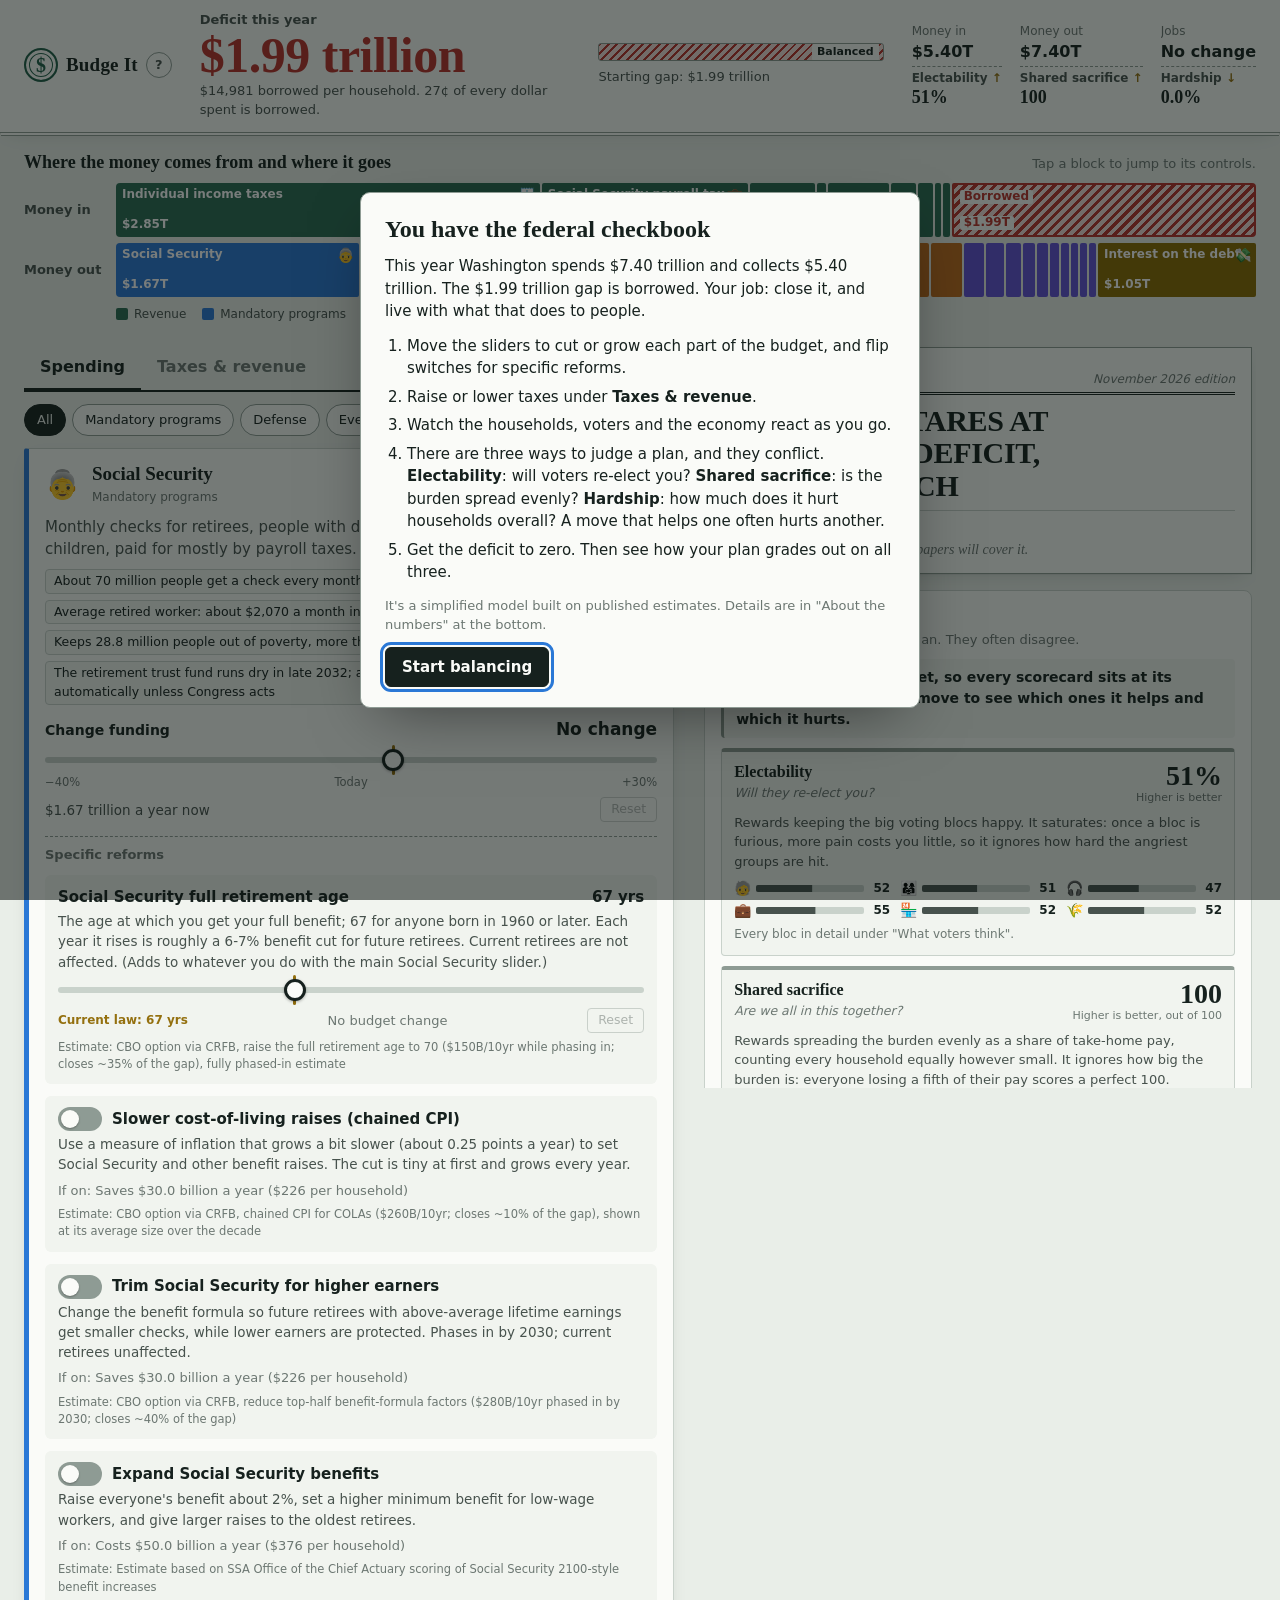
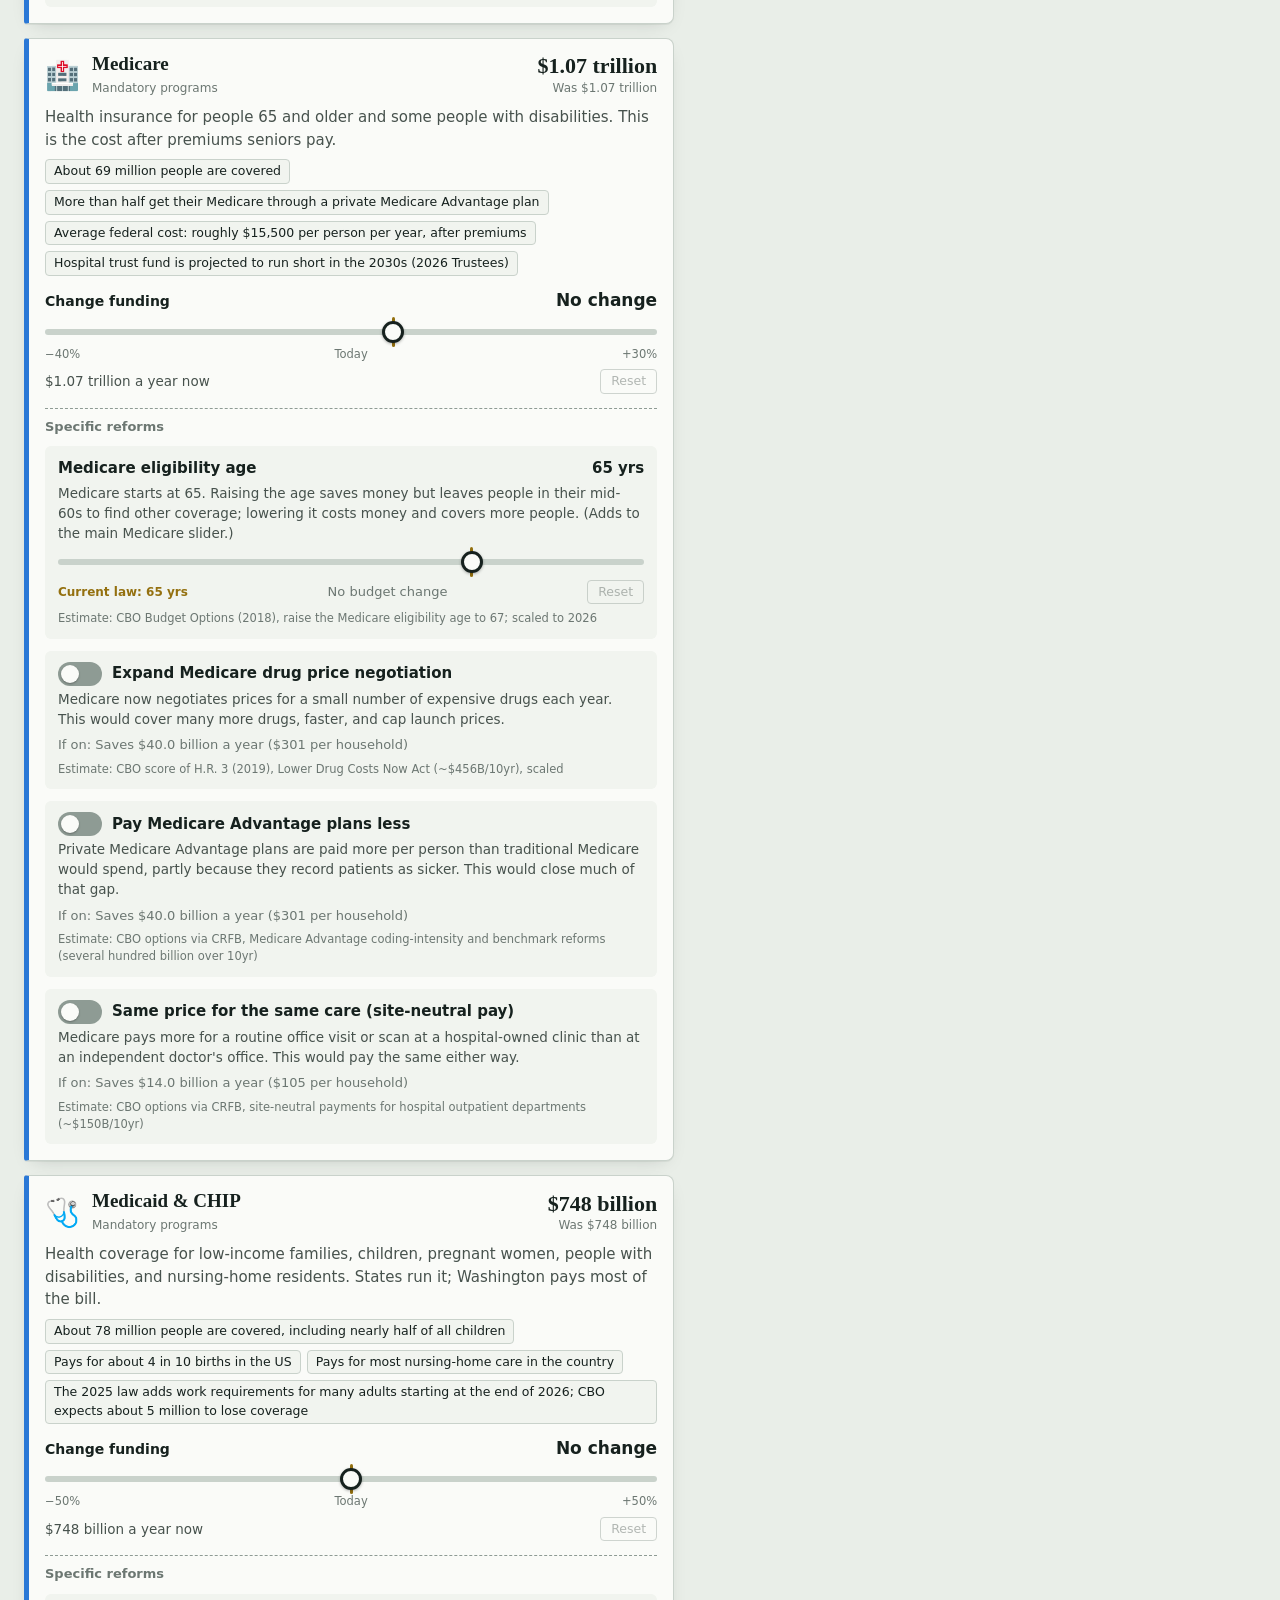
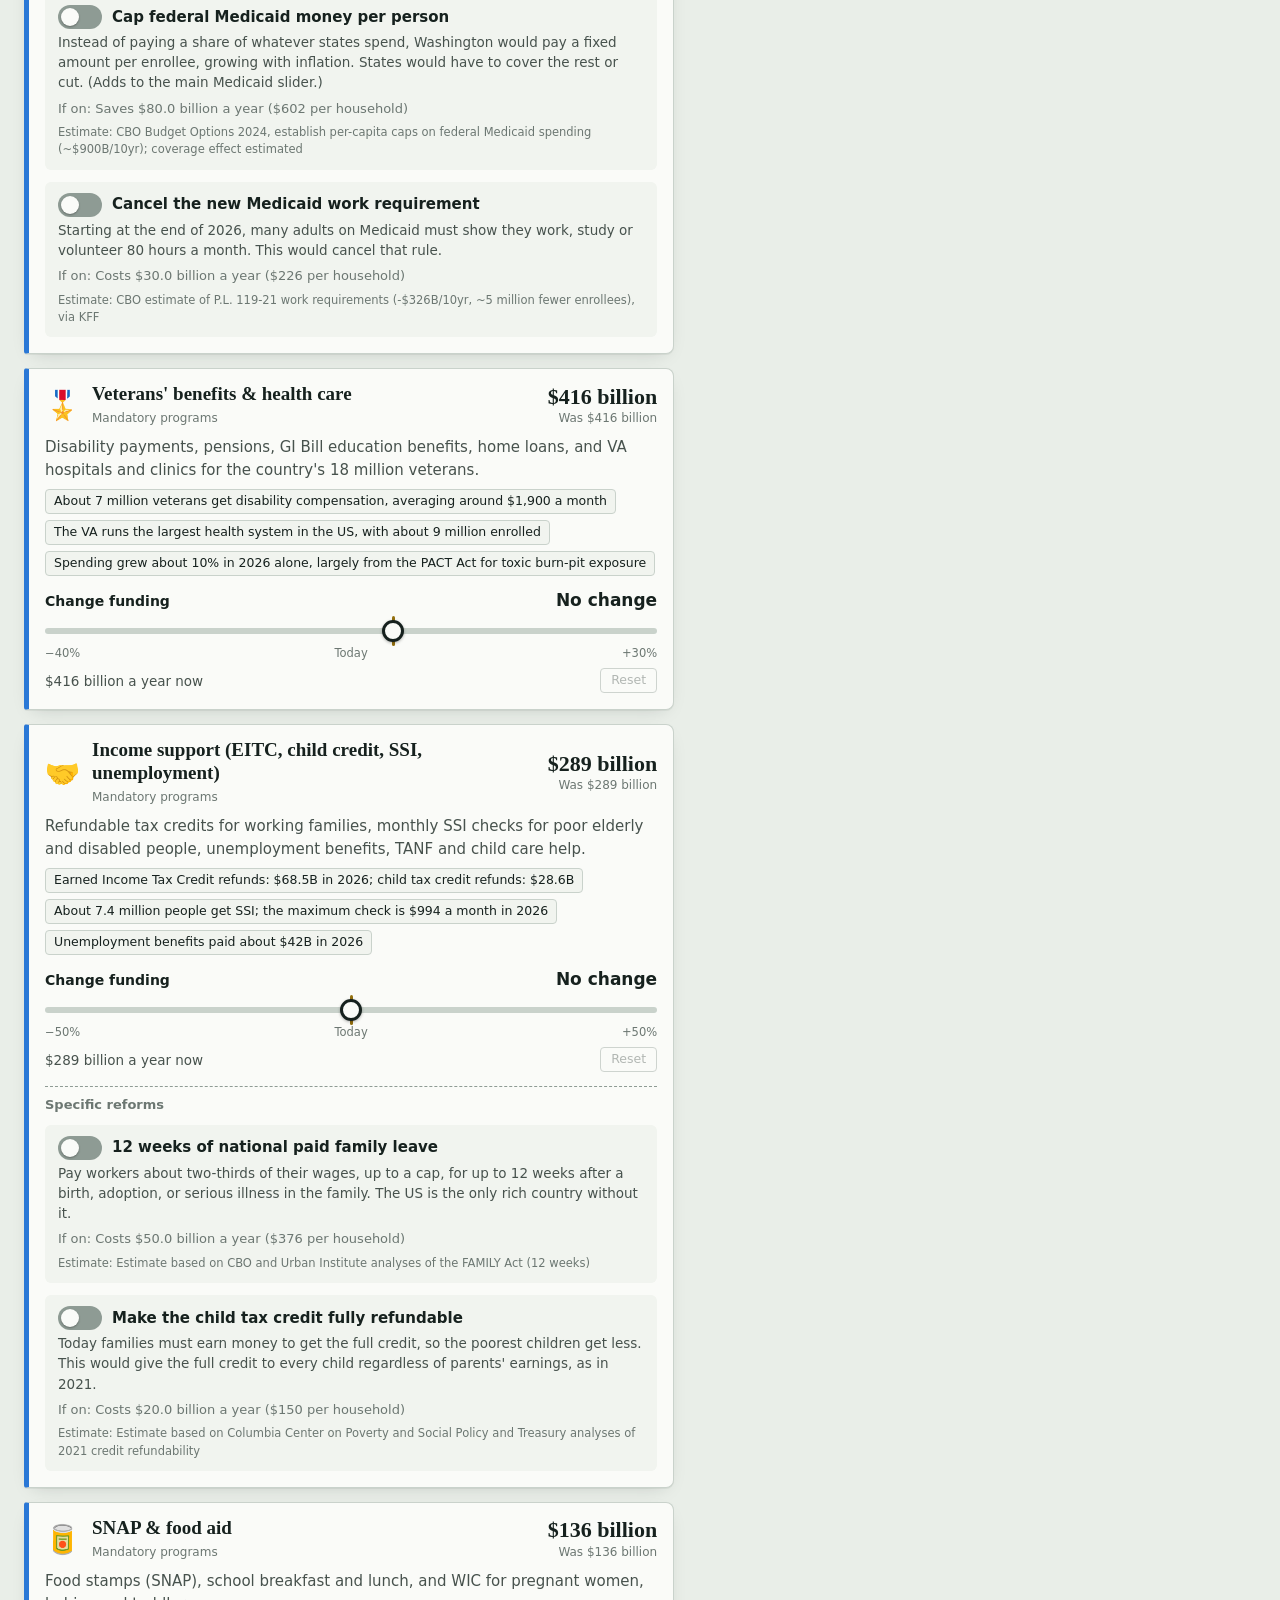
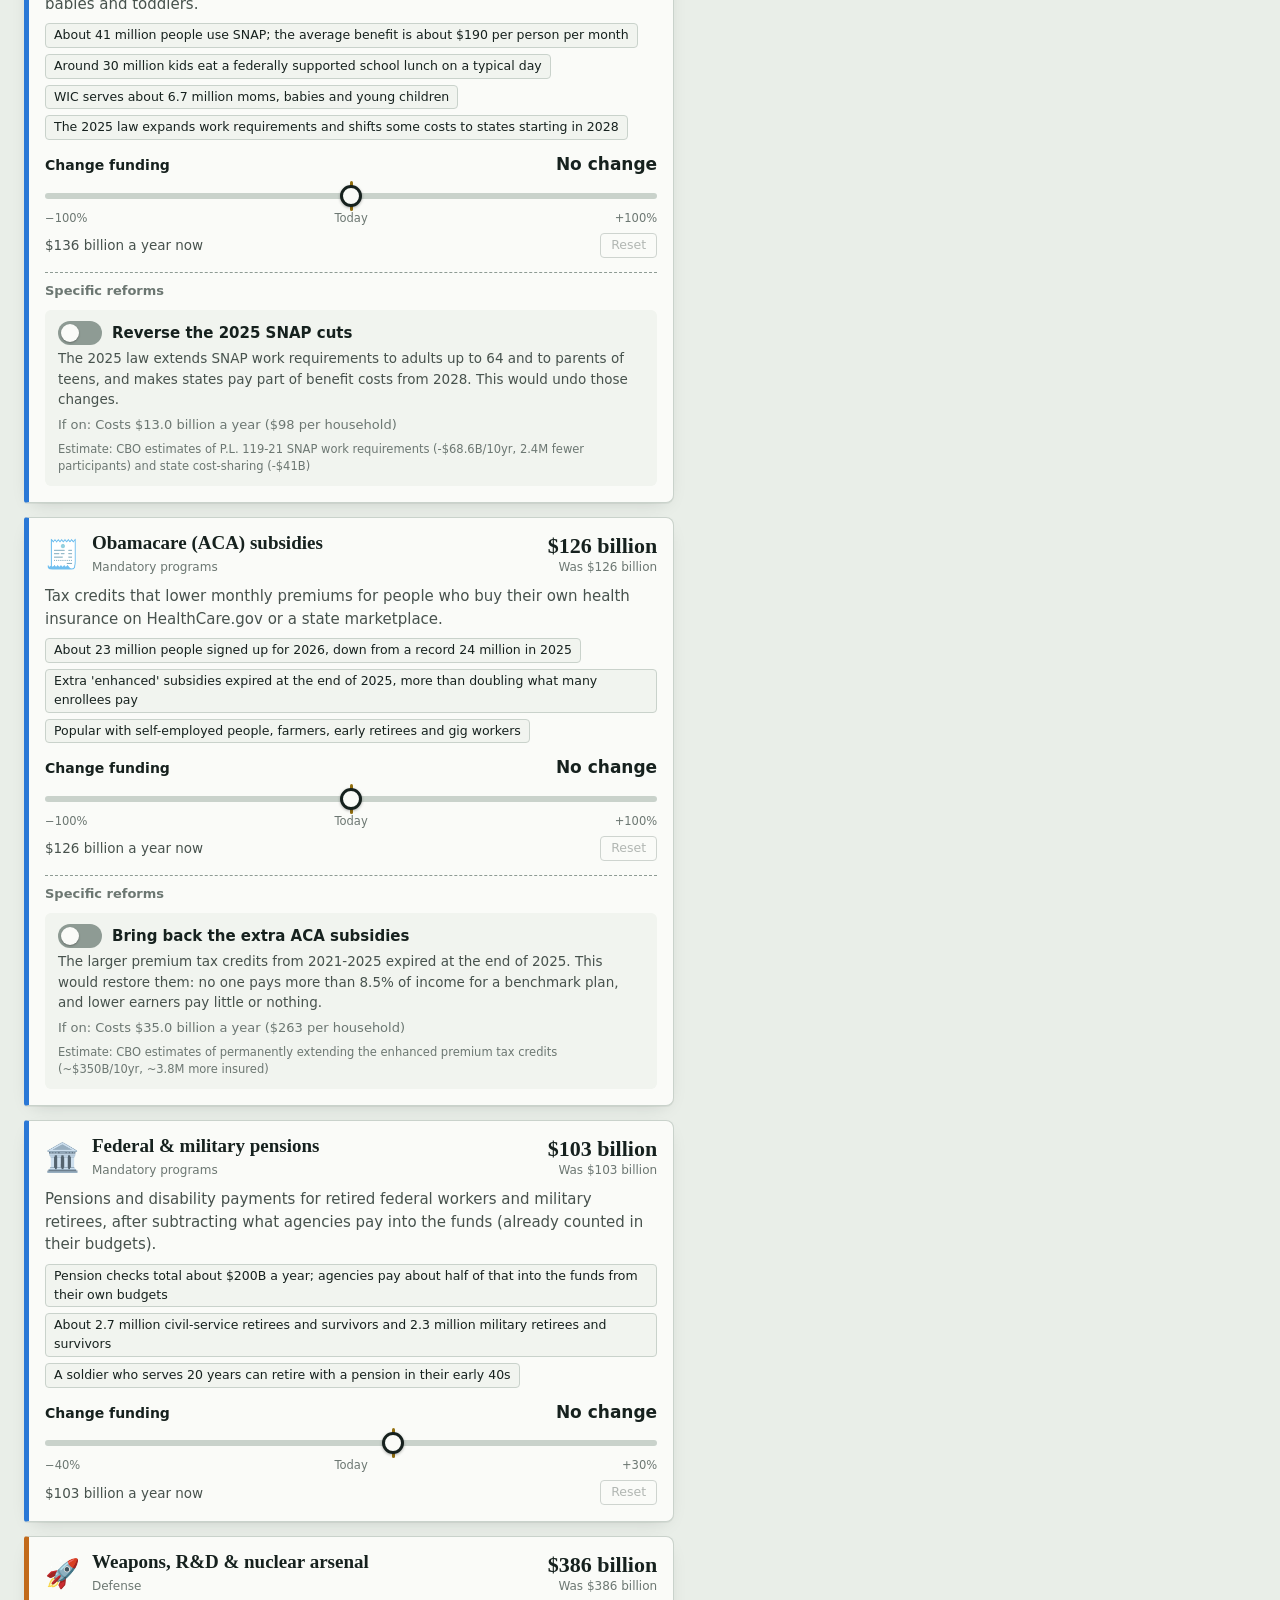
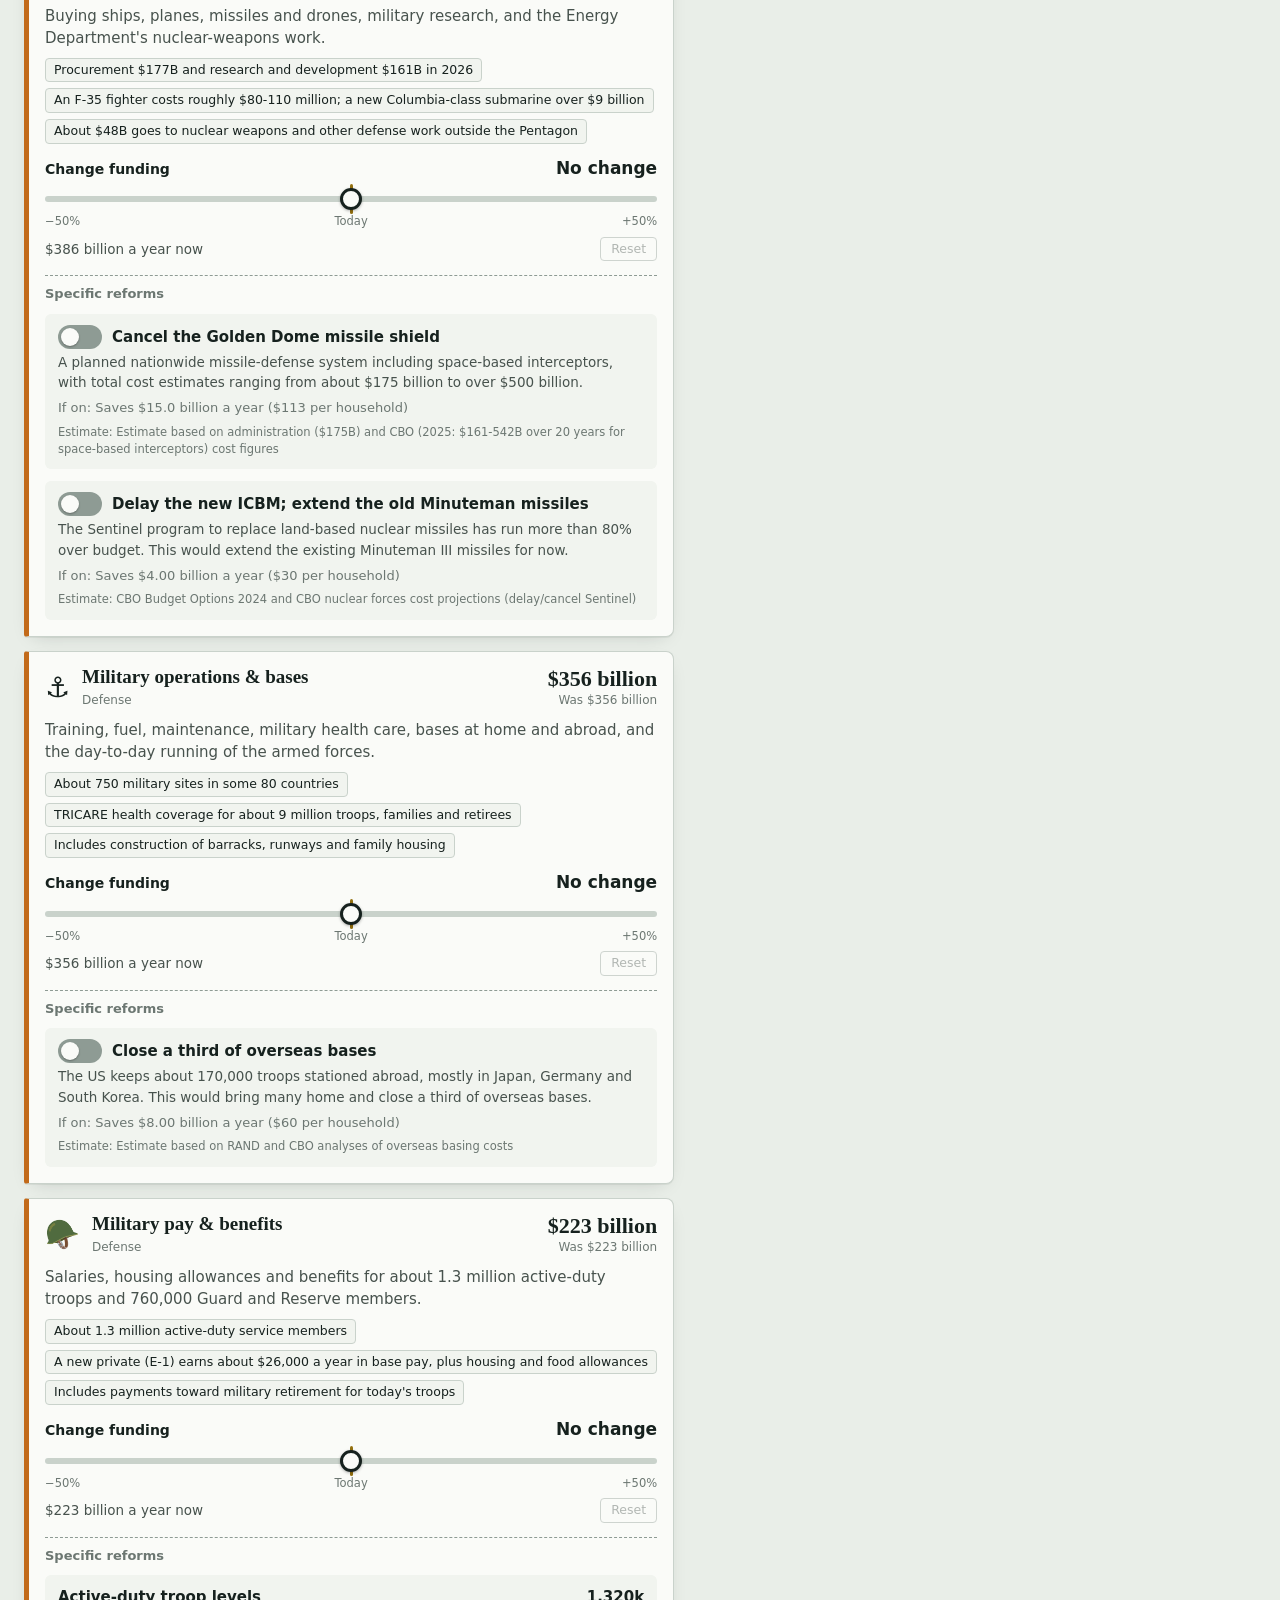
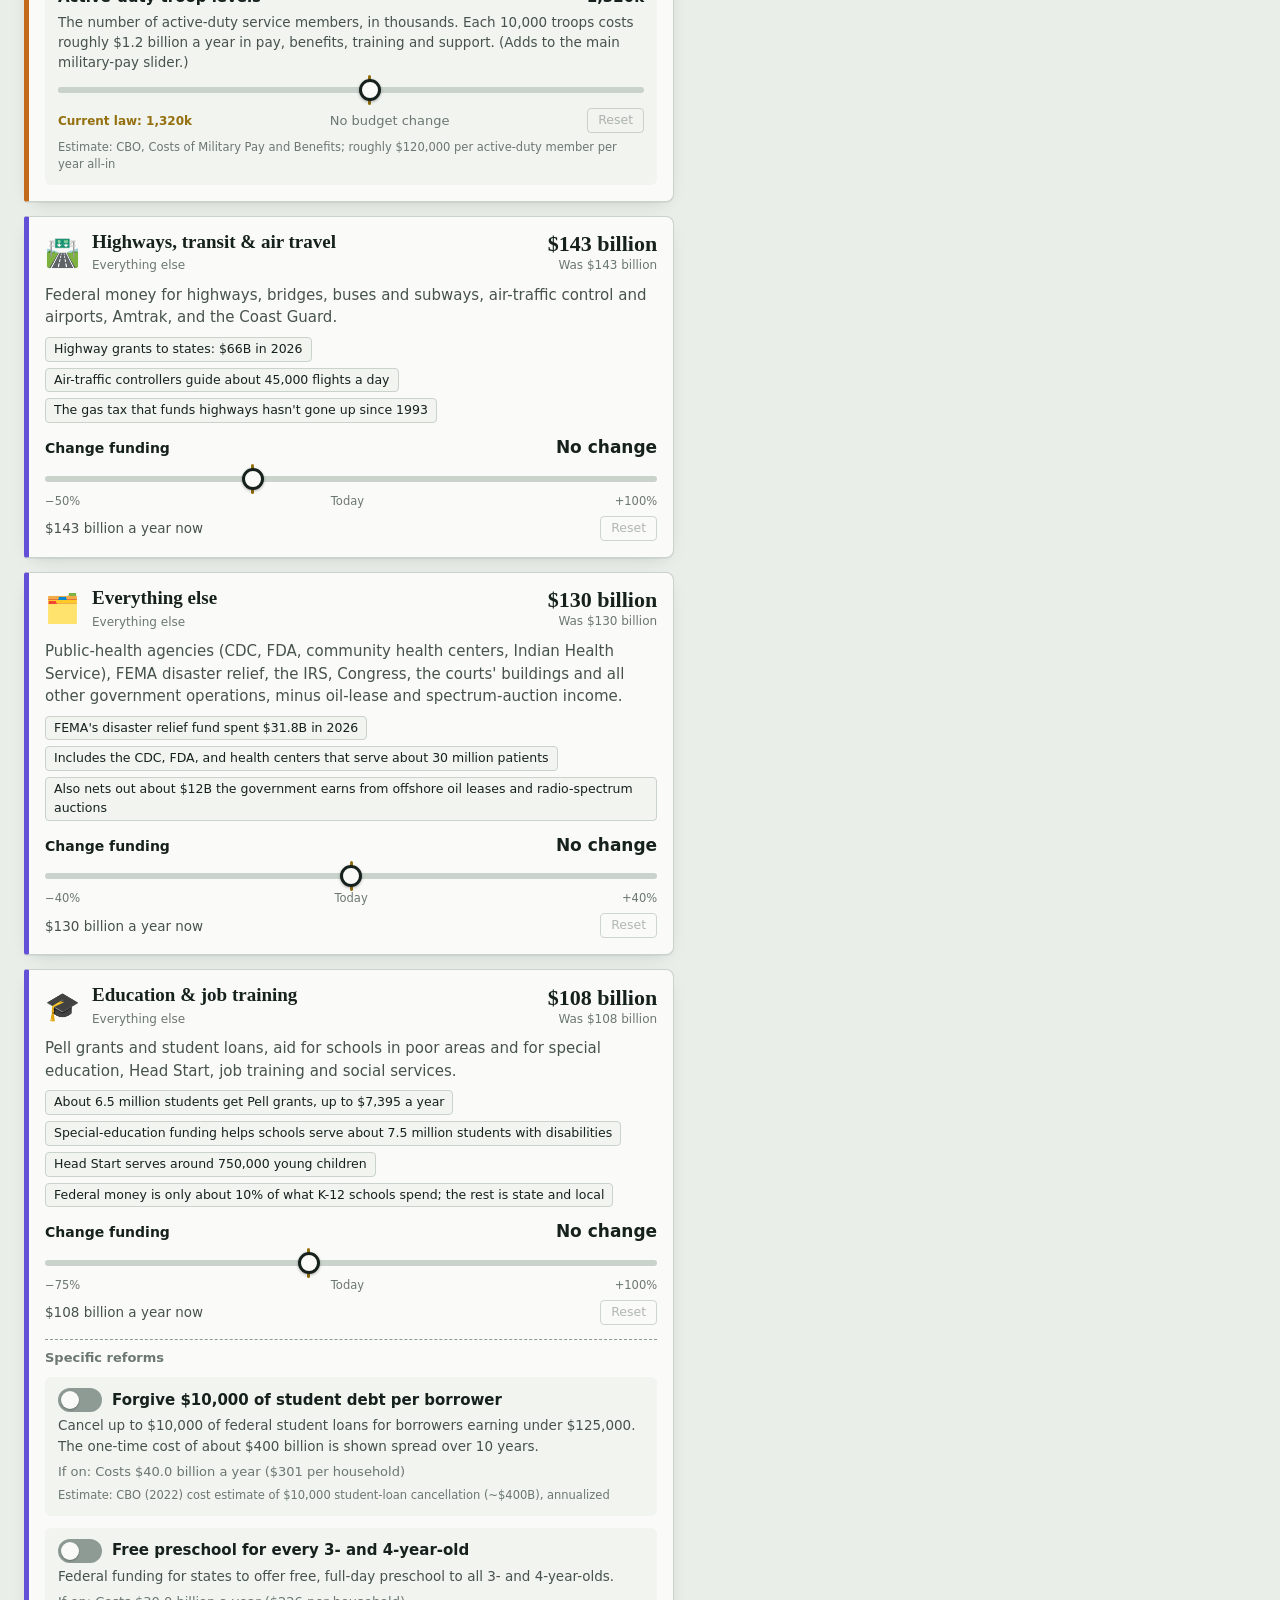
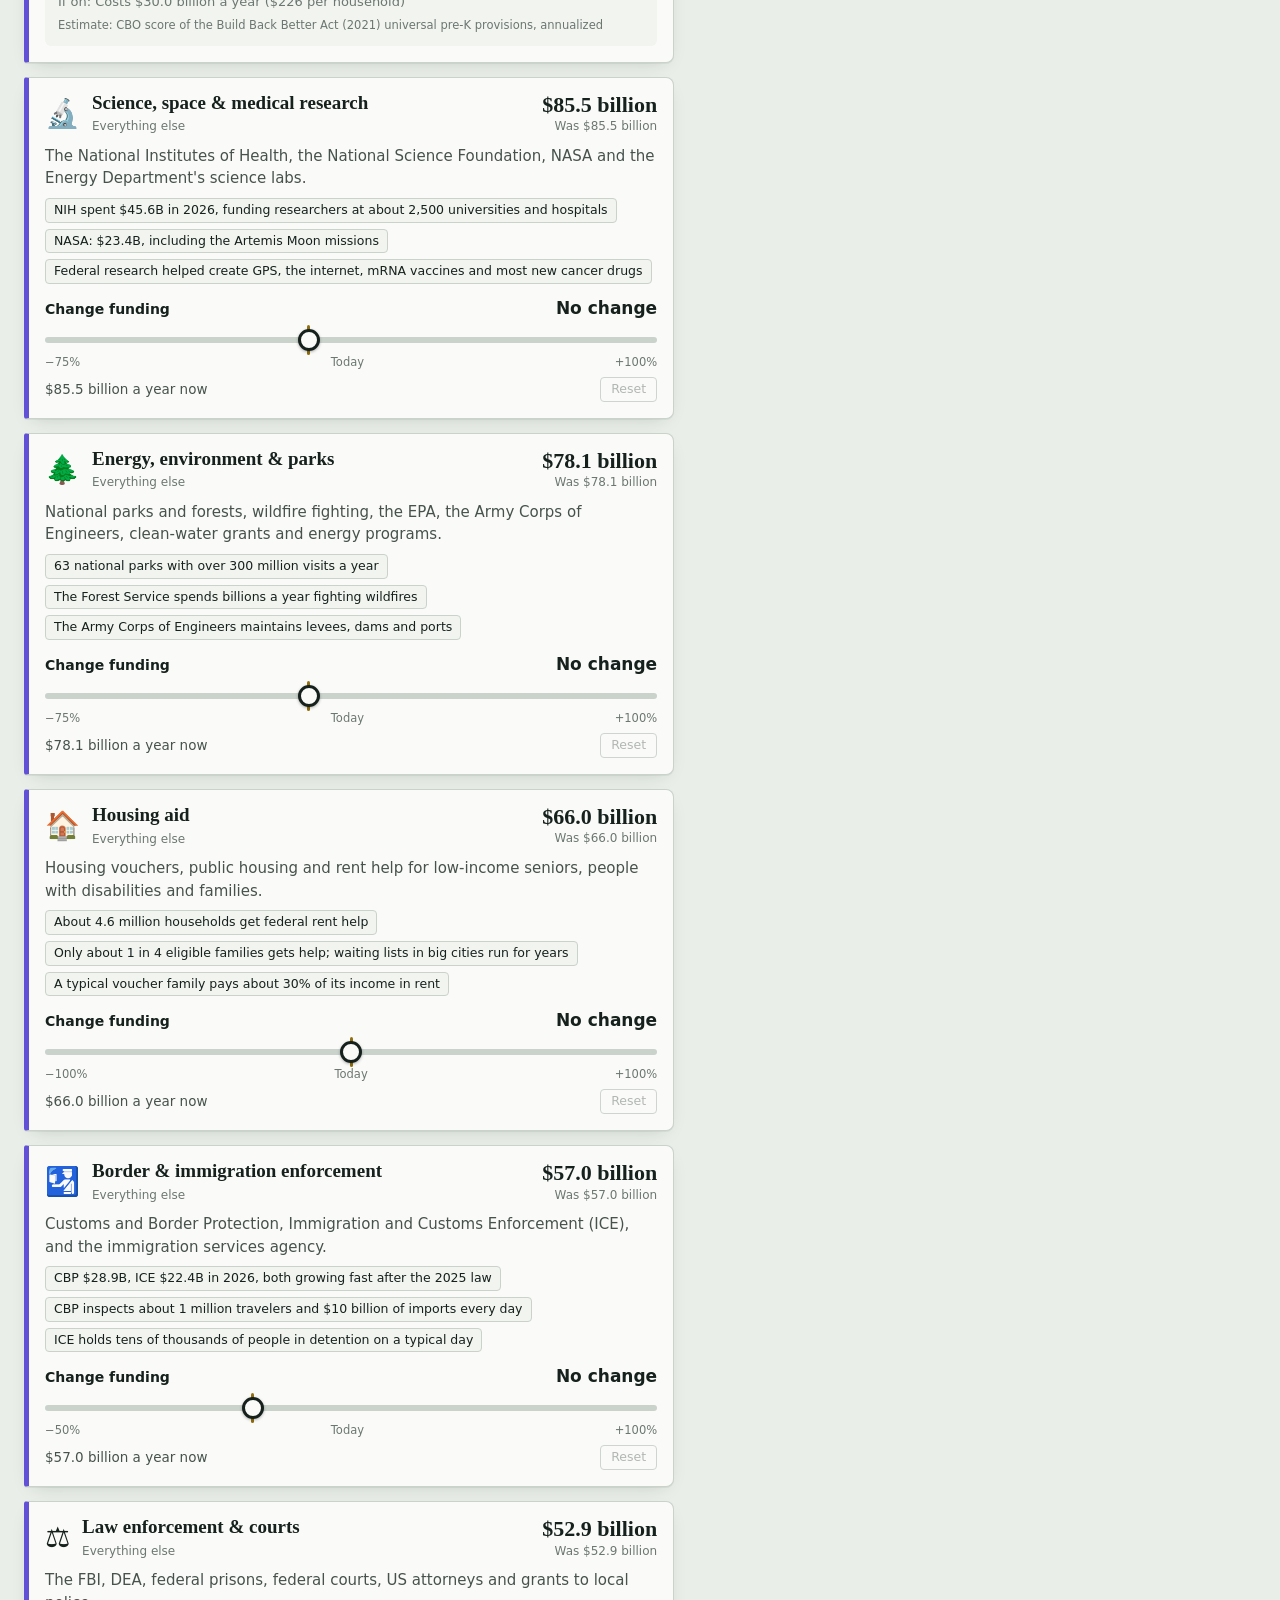
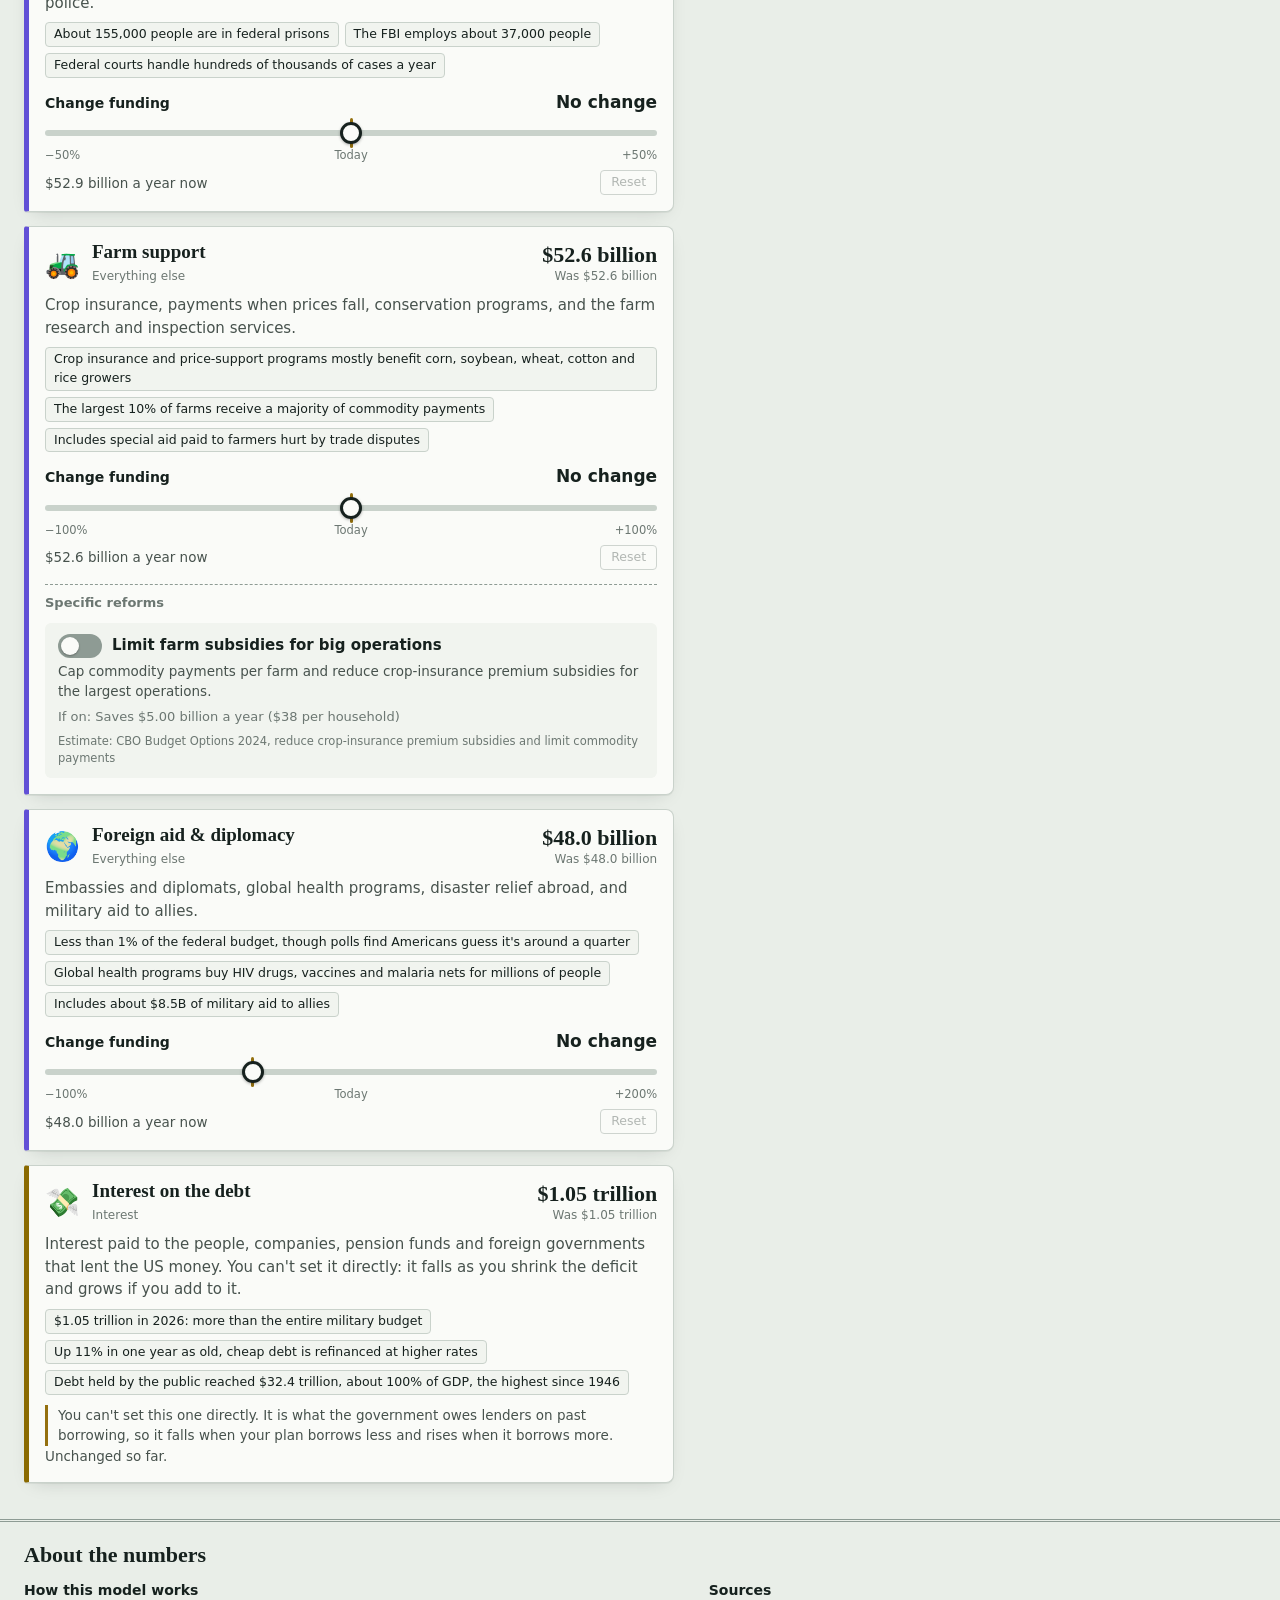
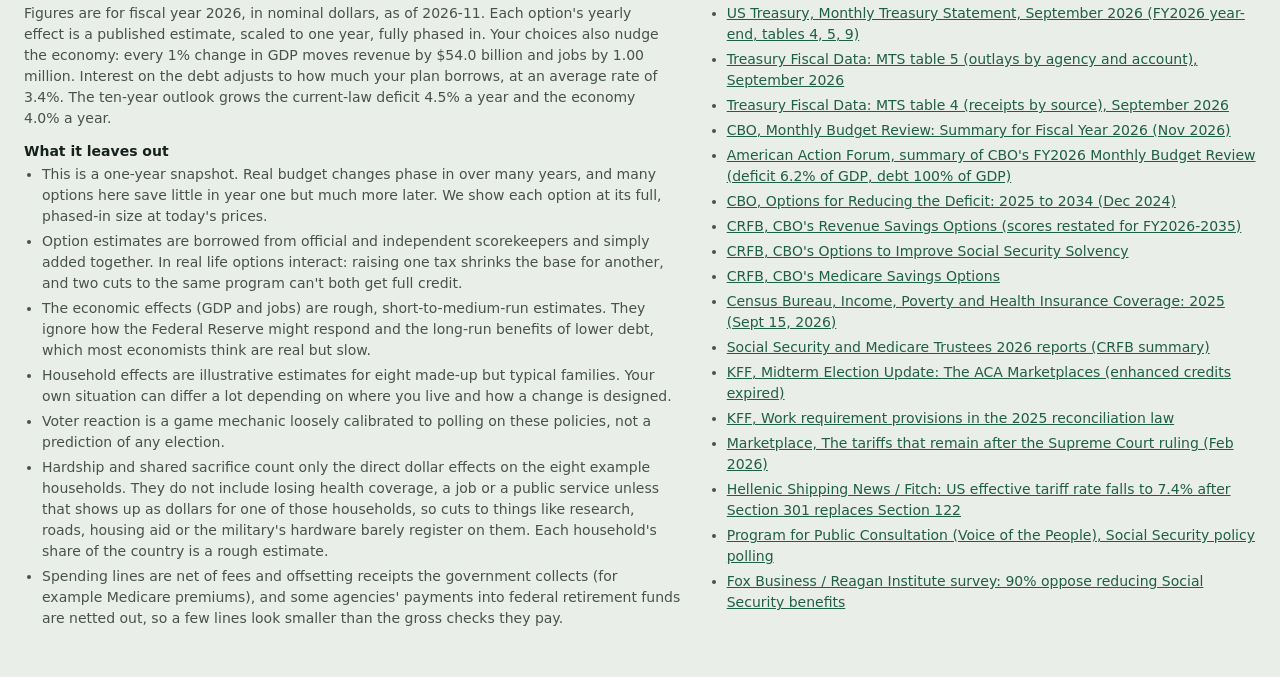
==== commit 49bfac8d: "Score plans three ways: electability, shared sacrifice, hardship Shared sacrifice and hardship are c" ====
--- a/index.html
+++ b/index.html
@@ -36,8 +36,10 @@
         <dl class="sb-stats">
           <div class="sb-stat"><dt>Money in</dt><dd id="statIn">—</dd></div>
           <div class="sb-stat"><dt>Money out</dt><dd id="statOut">—</dd></div>
-          <div class="sb-stat"><dt>Approval</dt><dd id="statApproval">—</dd></div>
           <div class="sb-stat"><dt>Jobs</dt><dd id="statJobs">—</dd></div>
+          <div class="sb-stat sb-lens"><dt>Electability <span class="dir" title="Higher is better" aria-hidden="true">↑</span><span class="sr-only">(higher is better)</span></dt><dd id="statElect">—</dd></div>
+          <div class="sb-stat sb-lens"><dt>Shared sacrifice <span class="dir" title="Higher is better" aria-hidden="true">↑</span><span class="sr-only">(higher is better)</span></dt><dd id="statFair">—</dd></div>
+          <div class="sb-stat sb-lens"><dt>Hardship <span class="dir" title="Lower is better" aria-hidden="true">↓</span><span class="sr-only">(lower is better)</span></dt><dd id="statHard">—</dd></div>
         </dl>
       </div>
     </header>
@@ -86,16 +88,24 @@
           </div>
         </article>
 
+        <section class="panel panel-lenses" aria-labelledby="lensesTitle">
+          <h2 class="panel-title" id="lensesTitle">Three ways to keep score</h2>
+          <p class="panel-sub">Each is a fair way to judge a plan. They often disagree.</p>
+          <div class="lens-move" id="lensMove" aria-live="polite"></div>
+          <div class="lenses" id="lenses"></div>
+        </section>
+
+        <section class="panel" aria-labelledby="approvalTitle">
+          <h2 class="panel-title" id="approvalTitle">What voters think</h2>
+          <p class="panel-sub">The detail behind Electability.</p>
+          <div class="approval-overall" id="approvalOverall"></div>
+          <div class="blocs" id="blocs"></div>
+        </section>
+
         <section class="panel" aria-labelledby="kitchenTitle">
           <h2 class="panel-title" id="kitchenTitle">Around the kitchen table</h2>
-          <p class="panel-sub">How your plan changes each household's year, in dollars.</p>
+          <p class="panel-sub">How your plan changes each household's year, in dollars and as a share of take-home pay. The detail behind Shared sacrifice and Hardship.</p>
           <div class="personas" id="personas"></div>
-        </section>
-
-        <section class="panel" aria-labelledby="approvalTitle">
-          <h2 class="panel-title" id="approvalTitle">What voters think</h2>
-          <div class="approval-overall" id="approvalOverall"></div>
-          <div class="blocs" id="blocs"></div>
         </section>
 
         <section class="panel" aria-labelledby="nationTitle">
@@ -161,7 +171,8 @@
           <li>Move the sliders to cut or grow each part of the budget, and flip switches for specific reforms.</li>
           <li>Raise or lower taxes under <strong>Taxes &amp; revenue</strong>.</li>
           <li>Watch the households, voters and the economy react as you go.</li>
-          <li>Get the deficit to zero. Then see how your plan grades out.</li>
+          <li>There are three ways to judge a plan, and they conflict. <strong>Electability</strong>: will voters re-elect you? <strong>Shared sacrifice</strong>: is the burden spread evenly? <strong>Hardship</strong>: how much does it hurt households overall? A move that helps one often hurts another.</li>
+          <li>Get the deficit to zero. Then see how your plan grades out on all three.</li>
         </ol>
         <p class="modal-note">It's a simplified model built on published estimates. Details are in "About the numbers" at the bottom.</p>
         <button class="btn btn-primary" value="ok">Start balancing</button>
--- a/css/style.css
+++ b/css/style.css
@@ -93,6 +93,7 @@
 .noscript { padding: 24px; }
 [data-tone="good"] { --tone: var(--good); }
 [data-tone="bad"] { --tone: var(--bad); }
+[data-tone="mid"] { --tone: var(--gold); }
 
 /* ---------------------------------------------------------------- scoreboard */
 
@@ -147,13 +148,19 @@
 }
 .gauge-text { font-size: 13px; color: var(--ink-2); }
 
-.sb-stats { display: grid; grid-template-columns: repeat(4, auto); gap: 4px 18px; margin: 0; }
-.sb-stat dt { font-size: 12px; color: var(--muted); }
+.sb-stats { display: grid; grid-template-columns: repeat(3, auto); gap: 2px 18px; margin: 0; }
+.sb-stat dt { font-size: 12px; color: var(--muted); white-space: nowrap; overflow: hidden; text-overflow: ellipsis; }
 .sb-stat { min-width: 0; }
 .sb-stat dd { margin: 0; font-weight: 700; font-size: 16px; white-space: nowrap; }
 .sb-stat dd[data-trend="up"]::after { content: " \25B2"; font-size: 10px; color: var(--good); }
 .sb-stat dd[data-trend="down"]::after { content: " \25BC"; font-size: 10px; color: var(--bad); }
 #statJobs[data-trend="down"] { color: var(--bad); }
+/* The three lenses: a ruled ledger line above them, tone-colored values. */
+.sb-lens { border-top: 1px dashed var(--rule-strong); padding-top: 2px; }
+.sb-lens dt { color: var(--ink-2); font-weight: 600; }
+.sb-lens .dir { font-weight: 700; color: var(--gold); }
+.sb-lens dd { font-family: var(--font-money); font-size: 18px; line-height: 1.15; font-variant-numeric: lining-nums tabular-nums; }
+.sb-lens dd[data-tone="good"], .sb-lens dd[data-tone="bad"], .sb-lens dd[data-tone="mid"] { color: var(--tone); }
 
 /* ---------------------------------------------------------------- money flow */
 
@@ -357,6 +364,12 @@
 .persona[data-tone] .persona-delta { color: var(--tone); }
 .persona-unit { font-size: 13px; color: var(--ink-2); }
 .persona-pct { font-size: 12px; color: var(--muted); width: 100%; }
+.persona[data-tone] .persona-pct { color: var(--tone); font-weight: 600; }
+.persona.is-brink { border-width: 2px; border-style: solid; border-color: var(--bad); background: linear-gradient(var(--red-soft), var(--surface-2) 70%); }
+.persona-brink, .brink-tag {
+  display: inline-block; font: 700 11px/1 var(--font-body); letter-spacing: 0.06em; text-transform: uppercase;
+  color: var(--bad); border: 2px double var(--bad); border-radius: 3px; padding: 3px 6px; transform: rotate(-2deg); margin-top: 2px;
+}
 .persona-detail { font-size: 12.5px; color: var(--ink-2); margin-top: 6px; }
 .persona-facts { display: grid; grid-template-columns: repeat(3, minmax(0, 1fr)); gap: 6px; margin: 8px 0 0; }
 .persona-facts dt { font-size: 10.5px; color: var(--muted); line-height: 1.2; }
@@ -367,6 +380,54 @@
 .breakdown { list-style: none; margin-top: 4px; display: grid; gap: 2px; }
 .breakdown li { display: flex; justify-content: space-between; gap: 10px; }
 .breakdown .num { font-weight: 600; color: var(--tone); white-space: nowrap; }
+
+/* three ways to keep score */
+.lens-move { margin-top: 10px; padding: 8px 12px; background: var(--surface-2); border-radius: 4px; border-left: 3px solid var(--rule-strong); display: grid; gap: 2px; }
+.lens-move-text { font-size: 14px; font-weight: 600; }
+.lens-move-text[data-tone] { color: var(--tone); }
+.lens-move[data-tone] { border-left-color: var(--tone); }
+.lens-character { font: italic 14px/1.4 var(--font-head); color: var(--ink-2); }
+.lenses { display: grid; gap: 10px; margin-top: 10px; }
+.lens {
+  border: 1px solid var(--rule); border-top: 4px solid var(--rule-strong); border-radius: 4px;
+  padding: 10px 12px 12px; background: var(--surface-2); transition: border-color 0.2s;
+}
+.lens[data-tone="good"], .lens[data-tone="bad"], .lens[data-tone="mid"] { border-top-color: var(--tone); }
+.lens-head { display: grid; grid-template-columns: minmax(0, 1fr) auto; gap: 4px 12px; align-items: start; }
+.lens-name { font: 700 16px/1.2 var(--font-head); }
+.lens-q { font-size: 12.5px; color: var(--muted); font-style: italic; }
+.lens-num { display: grid; justify-items: end; text-align: right; }
+.lens-score { font: 700 28px/1 var(--font-money); font-variant-numeric: lining-nums tabular-nums; white-space: nowrap; }
+.lens[data-tone] .lens-score { color: var(--tone); }
+.lens-dir { font-size: 11px; color: var(--muted); white-space: nowrap; }
+.lens-delta { font-size: 12px; font-weight: 700; white-space: nowrap; color: var(--tone); }
+.lens-what { font-size: 13px; color: var(--ink-2); margin-top: 6px; }
+.lens-detail { margin-top: 8px; display: grid; gap: 6px; }
+.lens-fact { font-size: 13px; }
+.lens-more { color: var(--muted); font-size: 12px; }
+.lens-blocs { display: grid; grid-template-columns: repeat(3, minmax(0, 1fr)); gap: 4px 10px; }
+.mini-bloc { display: grid; grid-template-columns: 18px minmax(0, 1fr) 22px; gap: 4px; align-items: center; font-size: 12px; }
+.mini-icon { font-size: 14px; line-height: 1; }
+.mini-bar { position: relative; height: 7px; border-radius: 2px; background: var(--rule); overflow: hidden; }
+.mini-fill { position: absolute; inset: 0; transform-origin: left; background: var(--ink-2); transition: transform 0.35s; }
+.mini-bloc[data-tone] .mini-fill { background: var(--tone); }
+.mini-num { font-weight: 700; text-align: right; }
+.mini-bloc[data-tone] .mini-num { color: var(--tone); }
+.burden-strip { position: relative; height: 46px; margin: 0 10px; }
+.strip-axis { position: absolute; left: 0; right: 0; top: 18px; border-top: 2px solid var(--rule-strong); }
+.strip-zero { position: absolute; top: 8px; height: 22px; width: 2px; margin-left: -1px; background: var(--gold); }
+.strip-lab { position: absolute; bottom: 0; font-size: 10.5px; color: var(--muted); white-space: nowrap; }
+.strip-lo { left: -10px; }
+.strip-hi { right: -10px; }
+.strip-dot {
+  position: absolute; top: 6px; transform: translateX(-50%); font-size: 18px; line-height: 1;
+  transition: left 0.35s cubic-bezier(.2,.8,.2,1); filter: drop-shadow(0 1px 0 var(--surface));
+}
+.strip-dot.is-brink { outline: 2px solid var(--bad); outline-offset: 1px; border-radius: 50%; }
+.lens-brink { list-style: none; display: grid; gap: 4px; font-size: 13px; }
+.brink-none { color: var(--muted); }
+.brink-item { display: flex; flex-wrap: wrap; gap: 4px 8px; align-items: center; color: var(--bad); font-weight: 600; }
+.brink-tag { margin-top: 0; font-size: 10px; padding: 2px 5px; }
 
 .approval-overall { margin-top: 10px; }
 .ap-head, .bloc-head { display: flex; justify-content: space-between; align-items: baseline; gap: 8px; }
@@ -499,6 +560,9 @@
 .grade[data-grade="D"], .grade[data-grade="F"] { color: var(--bad); border-color: var(--bad); box-shadow: inset 0 0 0 3px var(--surface), inset 0 0 0 4px var(--bad); }
 .grade-mix { font-size: 14px; font-family: var(--font-body); }
 .report-ch { font-weight: 600; color: var(--tone); }
+.report-character {
+  font: italic 16px/1.4 var(--font-head); color: var(--ink); border-top: 1px solid var(--rule); border-bottom: 1px solid var(--rule); padding: 8px 0;
+}
 
 .toast {
   position: fixed; left: 50%; bottom: calc(var(--nav-h) + 16px); transform: translate(-50%, 20px); opacity: 0; pointer-events: none;
@@ -529,7 +593,8 @@
 
 @media (max-width: 1100px) {
   .sb-inner { grid-template-columns: auto minmax(0, 1fr) minmax(0, 1fr); }
-  .sb-stats { grid-column: 1 / -1; grid-template-columns: repeat(4, minmax(0, 1fr)); }
+  .sb-stats { grid-column: 1 / -1; grid-template-columns: repeat(6, minmax(0, 1fr)); }
+  .sb-lens { border-top: 0; padding-top: 0; border-left: 1px dashed var(--rule-strong); padding-left: 8px; }
   .plan-totals { grid-template-columns: repeat(2, minmax(0, 1fr)); }
 }
 
@@ -546,9 +611,11 @@
   .gauge { height: 12px; }
   .gauge-goal { font-size: 9.5px; padding: 0 3px; }
   .gauge-text { font-size: 12px; }
-  .sb-stats { gap: 2px 8px; }
+  .sb-stats { gap: 2px 8px; grid-template-columns: repeat(3, minmax(0, 1fr)); }
+  .sb-lens { border-left: 0; padding-left: 0; border-top: 1px dashed var(--rule-strong); padding-top: 2px; }
   .sb-stat dt { font-size: 11px; }
   .sb-stat dd { font-size: 13.5px; }
+  .sb-lens dd { font-size: 15px; }
   .flow, .layout, .about { padding-left: 16px; padding-right: 16px; }
   .flow-hint { display: none; }
   .flow-row { grid-template-columns: 1fr; gap: 2px; }
@@ -576,6 +643,8 @@
   .lever { padding: 8px 10px; }
   .personas { grid-template-columns: minmax(0, 1fr); }
   .metrics { grid-template-columns: repeat(2, minmax(0, 1fr)); }
+  .lens-blocs { grid-template-columns: repeat(2, minmax(0, 1fr)); }
+  .lens-score { font-size: 24px; }
   .paper-name { font-size: 23px; }
   .tabs [role="tab"] { padding: 8px 10px; font-size: 15px; }
   .modal-body { padding: 18px 16px; }
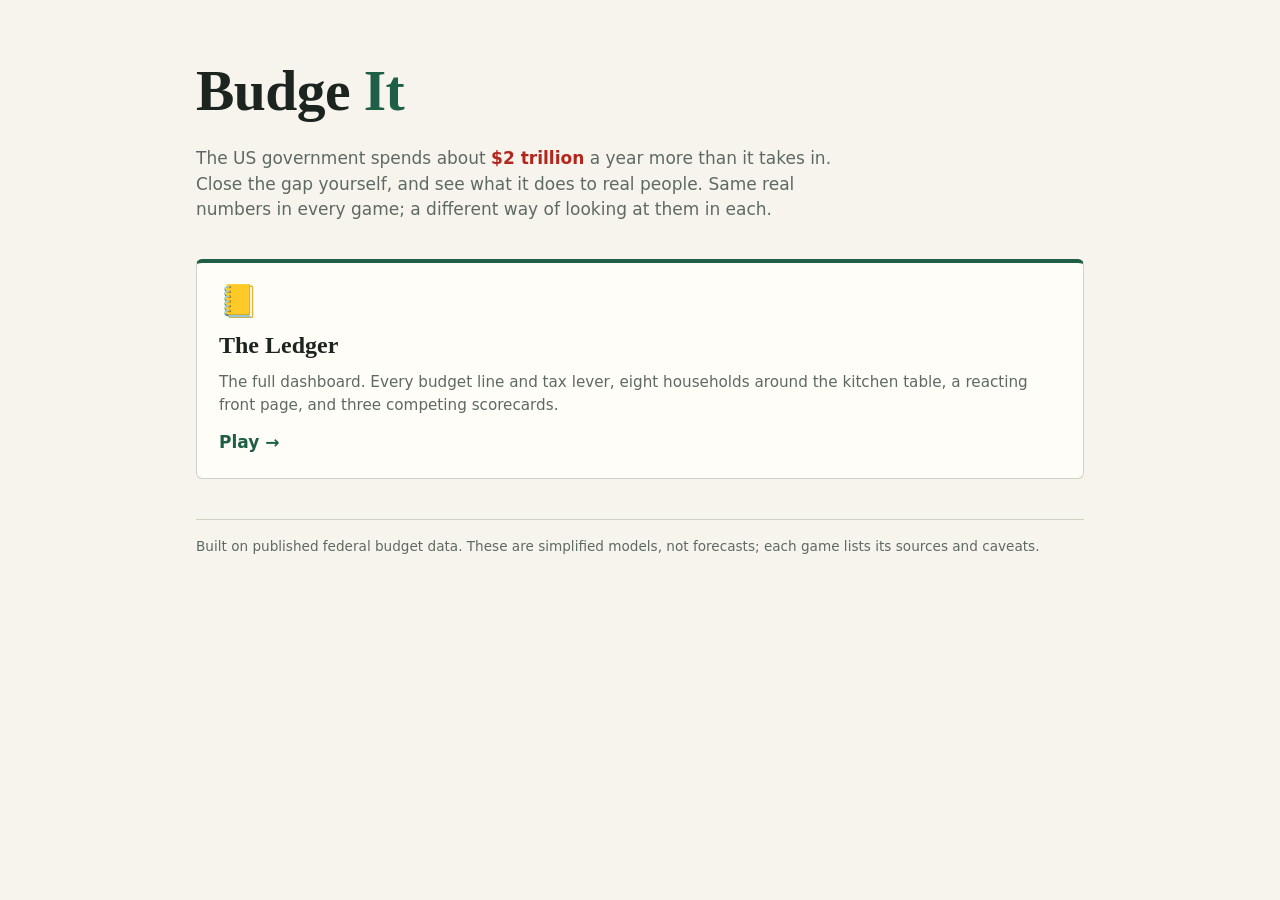
==== commit 5375f68e: "Restructure for multiple games: shared/ data+engine, games/ledger/, landing page Co-Authored-By: Cla" ====
--- a/index.html
+++ b/index.html
@@ -1,204 +1,75 @@
-<!doctype html>
+<!DOCTYPE html>
 <html lang="en">
 <head>
   <meta charset="utf-8">
   <meta name="viewport" content="width=device-width, initial-scale=1">
-  <meta name="color-scheme" content="light dark">
-  <meta name="description" content="Budge It: try to balance the US federal budget, and see who it touches.">
   <title>Budge It</title>
+  <meta name="description" content="Browser games about balancing the US federal budget, built on real numbers.">
   <link rel="icon" href="data:image/svg+xml,%3Csvg xmlns='http://www.w3.org/2000/svg' viewBox='0 0 32 32'%3E%3Ccircle cx='16' cy='16' r='14' fill='%231f5e47'/%3E%3Ctext x='16' y='22' font-size='18' font-family='Georgia,serif' font-weight='700' text-anchor='middle' fill='%23fff'%3E$%3C/text%3E%3C/svg%3E">
-  <link rel="stylesheet" href="css/style.css">
+  <style>
+    :root {
+      --paper: #f6f4ec; --card: #fffdf7; --ink: #1c2420; --muted: #5d6a63;
+      --rule: #cfd3c6; --green: #1f5e47; --red: #b3261e;
+    }
+    @media (prefers-color-scheme: dark) {
+      :root {
+        --paper: #121815; --card: #1a221e; --ink: #e9ece4; --muted: #9aa69f;
+        --rule: #34403a; --green: #6fc7a3; --red: #f0766c;
+      }
+    }
+    * { box-sizing: border-box; }
+    body {
+      margin: 0; background: var(--paper); color: var(--ink);
+      font: 17px/1.5 "Segoe UI", system-ui, -apple-system, sans-serif;
+    }
+    main { max-width: 920px; margin: 0 auto; padding: 48px 16px 64px; }
+    h1, h2 { font-family: "Bodoni MT", Didot, Georgia, serif; margin: 0; }
+    h1 { font-size: clamp(2.4rem, 7vw, 3.6rem); letter-spacing: -0.01em; }
+    h1 span { color: var(--green); }
+    .lede { max-width: 60ch; color: var(--muted); margin: 12px 0 0; }
+    .deficit { color: var(--red); font-weight: 600; white-space: nowrap; }
+    .games {
+      display: grid; gap: 16px; margin-top: 36px; padding: 0; list-style: none;
+      grid-template-columns: repeat(auto-fit, minmax(260px, 1fr));
+    }
+    .games a {
+      display: block; height: 100%; padding: 22px; border: 1px solid var(--rule);
+      border-top: 4px solid var(--green); border-radius: 6px; background: var(--card);
+      color: inherit; text-decoration: none;
+    }
+    .games a:hover, .games a:focus-visible { border-color: var(--green); outline: none; }
+    .games .icon { font-size: 2rem; line-height: 1; }
+    .games h2 { font-size: 1.5rem; margin-top: 10px; }
+    .games p { margin: 8px 0 0; color: var(--muted); font-size: 0.95rem; }
+    .games .go { display: inline-block; margin-top: 14px; color: var(--green); font-weight: 600; }
+    footer { margin-top: 40px; color: var(--muted); font-size: 0.85rem; border-top: 1px solid var(--rule); padding-top: 16px; }
+  </style>
 </head>
 <body>
-  <a class="skip-link" href="#controls">Skip to the budget controls</a>
-  <noscript><p class="noscript">Budge It needs JavaScript turned on to run the budget model.</p></noscript>
+  <main>
+    <h1>Budge <span>It</span></h1>
+    <p class="lede">
+      The US government spends about <span class="deficit">$2 trillion</span> a year more than it
+      takes in. Close the gap yourself, and see what it does to real people. Same real
+      numbers in every game; a different way of looking at them in each.
+    </p>
 
-  <div id="app" class="app" hidden>
-    <header class="scoreboard" id="scoreboard" aria-label="Scoreboard">
-      <div class="sb-inner">
-        <div class="sb-brand">
-          <span class="sb-logo" aria-hidden="true">$</span>
-          <span class="sb-title">Budge It</span>
-          <button type="button" class="sb-help" id="helpBtn" aria-label="How to play">?</button>
-        </div>
-        <div class="sb-hero">
-          <span class="sb-hero-label" id="deficitLabel">Deficit this year</span>
-          <output class="sb-hero-num" id="deficitValue" aria-live="polite">—</output>
-          <span class="sb-hero-sub" id="deficitSub"></span>
-        </div>
-        <div class="sb-gauge">
-          <div class="gauge" id="gauge" role="meter" aria-label="Progress toward a balanced budget" aria-valuemin="0" aria-valuemax="100" aria-valuenow="0">
-            <div class="gauge-fill" id="gaugeFill"></div>
-            <span class="gauge-goal" aria-hidden="true">Balanced</span>
-          </div>
-          <span class="gauge-text" id="gaugeText"></span>
-        </div>
-        <dl class="sb-stats">
-          <div class="sb-stat"><dt>Money in</dt><dd id="statIn">—</dd></div>
-          <div class="sb-stat"><dt>Money out</dt><dd id="statOut">—</dd></div>
-          <div class="sb-stat"><dt>Jobs</dt><dd id="statJobs">—</dd></div>
-          <div class="sb-stat sb-lens"><dt>Electability <span class="dir" title="Higher is better" aria-hidden="true">↑</span><span class="sr-only">(higher is better)</span></dt><dd id="statElect">—</dd></div>
-          <div class="sb-stat sb-lens"><dt>Shared sacrifice <span class="dir" title="Higher is better" aria-hidden="true">↑</span><span class="sr-only">(higher is better)</span></dt><dd id="statFair">—</dd></div>
-          <div class="sb-stat sb-lens"><dt>Hardship <span class="dir" title="Lower is better" aria-hidden="true">↓</span><span class="sr-only">(lower is better)</span></dt><dd id="statHard">—</dd></div>
-        </dl>
-      </div>
-    </header>
+    <ul class="games">
+      <li>
+        <a href="games/ledger/index.html">
+          <div class="icon" aria-hidden="true">📒</div>
+          <h2>The Ledger</h2>
+          <p>The full dashboard. Every budget line and tax lever, eight households around the
+            kitchen table, a reacting front page, and three competing scorecards.</p>
+          <span class="go">Play &rarr;</span>
+        </a>
+      </li>
+    </ul>
 
-    <section class="flow" id="flow" aria-labelledby="flowTitle">
-      <div class="flow-head">
-        <h2 id="flowTitle">Where the money comes from and where it goes</h2>
-        <p class="flow-hint">Tap a block to jump to its controls.</p>
-      </div>
-      <div class="flow-row">
-        <span class="flow-label">Money in</span>
-        <div class="flow-bar" id="flowIn"></div>
-      </div>
-      <div class="flow-row">
-        <span class="flow-label">Money out</span>
-        <div class="flow-bar" id="flowOut"></div>
-      </div>
-      <ul class="flow-legend" id="flowLegend"></ul>
-    </section>
-
-    <main class="layout" id="layout" data-view="controls">
-      <section class="col col-controls" id="controls" aria-label="Budget controls">
-        <div class="tabs" role="tablist" aria-label="Budget side">
-          <button type="button" role="tab" id="tabSpending" aria-controls="panelSpending" aria-selected="true">Spending</button>
-          <button type="button" role="tab" id="tabRevenue" aria-controls="panelRevenue" aria-selected="false" tabindex="-1">Taxes &amp; revenue</button>
-        </div>
-        <div role="tabpanel" id="panelSpending" aria-labelledby="tabSpending">
-          <div class="chips" id="groupChips" role="group" aria-label="Filter spending by type"></div>
-          <div class="cards" id="spendingCards"></div>
-        </div>
-        <div role="tabpanel" id="panelRevenue" aria-labelledby="tabRevenue" hidden>
-          <div class="cards" id="revenueCards"></div>
-        </div>
-      </section>
-
-      <section class="col col-effects" id="effects" aria-label="Consequences">
-        <article class="paper" id="frontPage" aria-labelledby="mastName">
-          <div class="paper-mast">
-            <span class="paper-name" id="mastName">The Daily Ledger</span>
-            <span class="paper-date" id="mastDate"></span>
-          </div>
-          <h2 class="paper-headline" id="headline" aria-live="polite"></h2>
-          <div class="paper-stories">
-            <h3 class="paper-kicker">What just happened</h3>
-            <ul id="storyList"></ul>
-          </div>
-        </article>
-
-        <section class="panel panel-lenses" aria-labelledby="lensesTitle">
-          <h2 class="panel-title" id="lensesTitle">Three ways to keep score</h2>
-          <p class="panel-sub">Each is a fair way to judge a plan. They often disagree.</p>
-          <div class="lens-move" id="lensMove" aria-live="polite"></div>
-          <div class="lenses" id="lenses"></div>
-        </section>
-
-        <section class="panel" aria-labelledby="approvalTitle">
-          <h2 class="panel-title" id="approvalTitle">What voters think</h2>
-          <p class="panel-sub">The detail behind Electability.</p>
-          <div class="approval-overall" id="approvalOverall"></div>
-          <div class="blocs" id="blocs"></div>
-        </section>
-
-        <section class="panel" aria-labelledby="kitchenTitle">
-          <h2 class="panel-title" id="kitchenTitle">Around the kitchen table</h2>
-          <p class="panel-sub">How your plan changes each household's year, in dollars and as a share of take-home pay. The detail behind Shared sacrifice and Hardship.</p>
-          <div class="personas" id="personas"></div>
-        </section>
-
-        <section class="panel" aria-labelledby="nationTitle">
-          <h2 class="panel-title" id="nationTitle">The country</h2>
-          <div class="metrics" id="metrics"></div>
-        </section>
-
-        <section class="panel" aria-labelledby="outlookTitle">
-          <h2 class="panel-title" id="outlookTitle">Debt over the next ten years</h2>
-          <p class="panel-sub">Debt held by the public, as a share of the economy.</p>
-          <div class="chart" id="chart"></div>
-        </section>
-
-        <section class="panel" aria-labelledby="planTitle">
-          <h2 class="panel-title" id="planTitle">Your plan</h2>
-          <div class="plan-totals" id="planTotals"></div>
-          <ol class="plan-list" id="planList"></ol>
-          <div class="plan-actions">
-            <button type="button" class="btn btn-primary" id="shareBtn">Copy share link</button>
-            <button type="button" class="btn" id="resetAllBtn">Start over</button>
-          </div>
-          <div class="share-out" id="shareOut" hidden>
-            <label for="shareUrl">Share link</label>
-            <input type="text" id="shareUrl" readonly>
-          </div>
-        </section>
-
-        <section class="panel" aria-labelledby="challengeTitle">
-          <h2 class="panel-title" id="challengeTitle">Challenges</h2>
-          <label class="challenge-pick" for="challengeSelect">Play with a rule</label>
-          <select id="challengeSelect"></select>
-          <div class="challenge-body" id="challengeBody"></div>
-        </section>
-      </section>
-    </main>
-
-    <footer class="about" id="about" aria-labelledby="aboutTitle">
-      <h2 id="aboutTitle">About the numbers</h2>
-      <div class="about-grid">
-        <div>
-          <h3>How this model works</h3>
-          <p id="aboutModel"></p>
-          <h3>What it leaves out</h3>
-          <ul id="caveats"></ul>
-        </div>
-        <div>
-          <h3>Sources</h3>
-          <ul id="sources" class="sources"></ul>
-        </div>
-      </div>
+    <footer>
+      Built on published federal budget data. These are simplified models, not forecasts;
+      each game lists its sources and caveats.
     </footer>
-
-    <nav class="mobile-nav" aria-label="Switch view">
-      <button type="button" id="viewControls" aria-pressed="true">Choices</button>
-      <button type="button" id="viewEffects" aria-pressed="false">Consequences <span class="mobile-nav-badge" id="mobileBadge"></span></button>
-    </nav>
-
-    <dialog class="modal" id="introDialog" aria-labelledby="introTitle">
-      <form method="dialog" class="modal-body">
-        <h2 id="introTitle">You have the federal checkbook</h2>
-        <p id="introLead"></p>
-        <ol class="intro-steps">
-          <li>Move the sliders to cut or grow each part of the budget, and flip switches for specific reforms.</li>
-          <li>Raise or lower taxes under <strong>Taxes &amp; revenue</strong>.</li>
-          <li>Watch the households, voters and the economy react as you go.</li>
-          <li>There are three ways to judge a plan, and they conflict. <strong>Electability</strong>: will voters re-elect you? <strong>Shared sacrifice</strong>: is the burden spread evenly? <strong>Hardship</strong>: how much does it hurt households overall? A move that helps one often hurts another.</li>
-          <li>Get the deficit to zero. Then see how your plan grades out on all three.</li>
-        </ol>
-        <p class="modal-note">It's a simplified model built on published estimates. Details are in "About the numbers" at the bottom.</p>
-        <button class="btn btn-primary" value="ok">Start balancing</button>
-      </form>
-    </dialog>
-
-    <dialog class="modal modal-win" id="winDialog" aria-labelledby="winTitle">
-      <form method="dialog" class="modal-body">
-        <p class="win-stamp" aria-hidden="true">Balanced</p>
-        <h2 id="winTitle">You balanced the budget</h2>
-        <p id="winLead"></p>
-        <div class="report" id="report"></div>
-        <div class="modal-actions">
-          <button class="btn btn-primary" value="ok">Keep tinkering</button>
-          <button type="button" class="btn" id="winShare">Copy share link</button>
-        </div>
-      </form>
-    </dialog>
-    <div class="confetti" id="confetti" aria-hidden="true"></div>
-    <div class="toast" id="toast" role="status" aria-live="polite"></div>
-  </div>
-
-  <div id="errorPanel" class="error-panel" hidden></div>
-
-  <script src="js/data.js"></script>
-  <script src="js/model.js"></script>
-  <script src="js/app.js"></script>
+  </main>
 </body>
 </html>
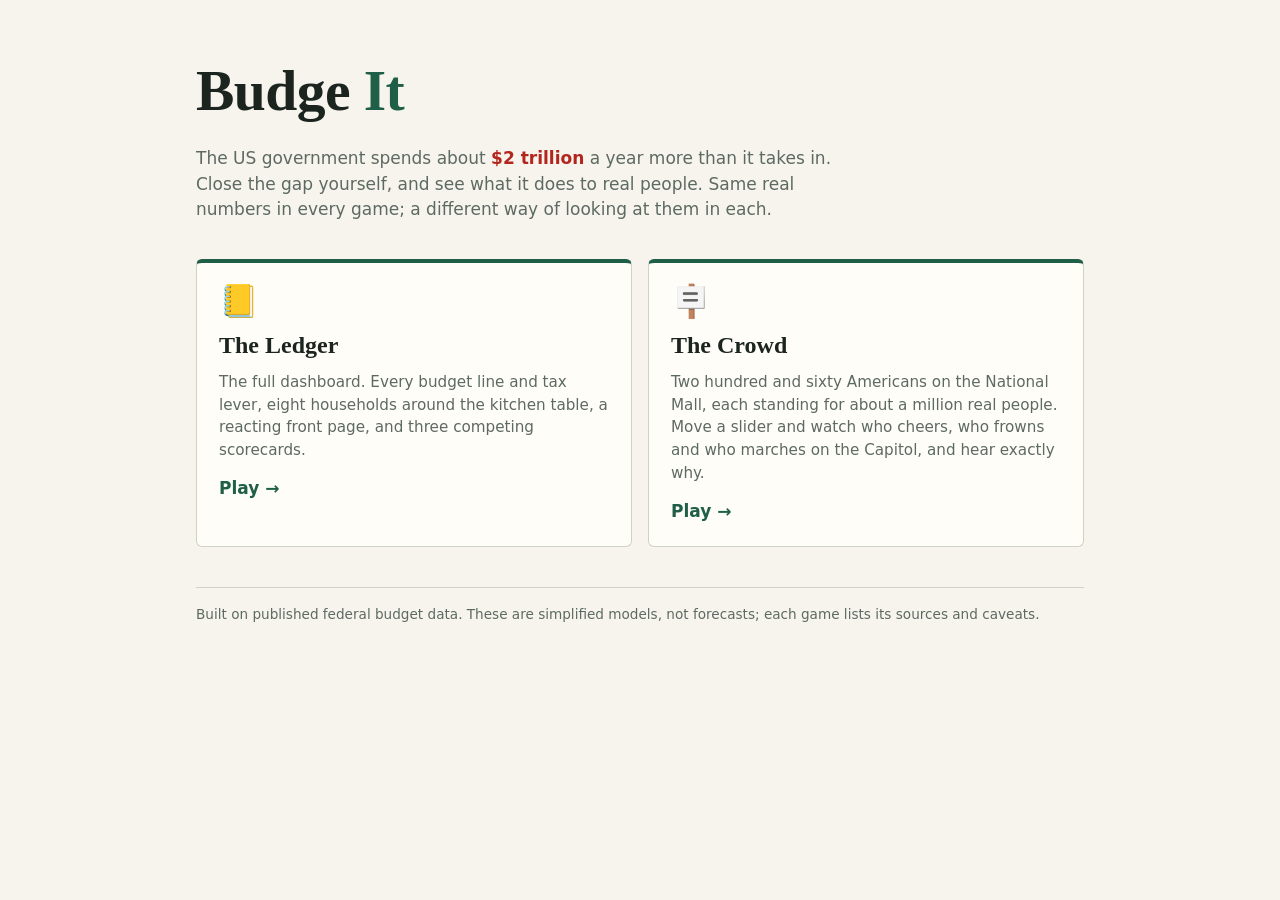
==== commit 7e524de2: "Add The Crowd: 260 simulated Americans react to the budget on the Mall Each figure stands for real p" ====
--- a/index.html
+++ b/index.html
@@ -64,6 +64,16 @@
           <span class="go">Play &rarr;</span>
         </a>
       </li>
+      <li>
+        <a href="games/crowd/index.html">
+          <div class="icon" aria-hidden="true">🪧</div>
+          <h2>The Crowd</h2>
+          <p>Two hundred and sixty Americans on the National Mall, each standing for about a
+            million real people. Move a slider and watch who cheers, who frowns and who
+            marches on the Capitol, and hear exactly why.</p>
+          <span class="go">Play &rarr;</span>
+        </a>
+      </li>
     </ul>
 
     <footer>
